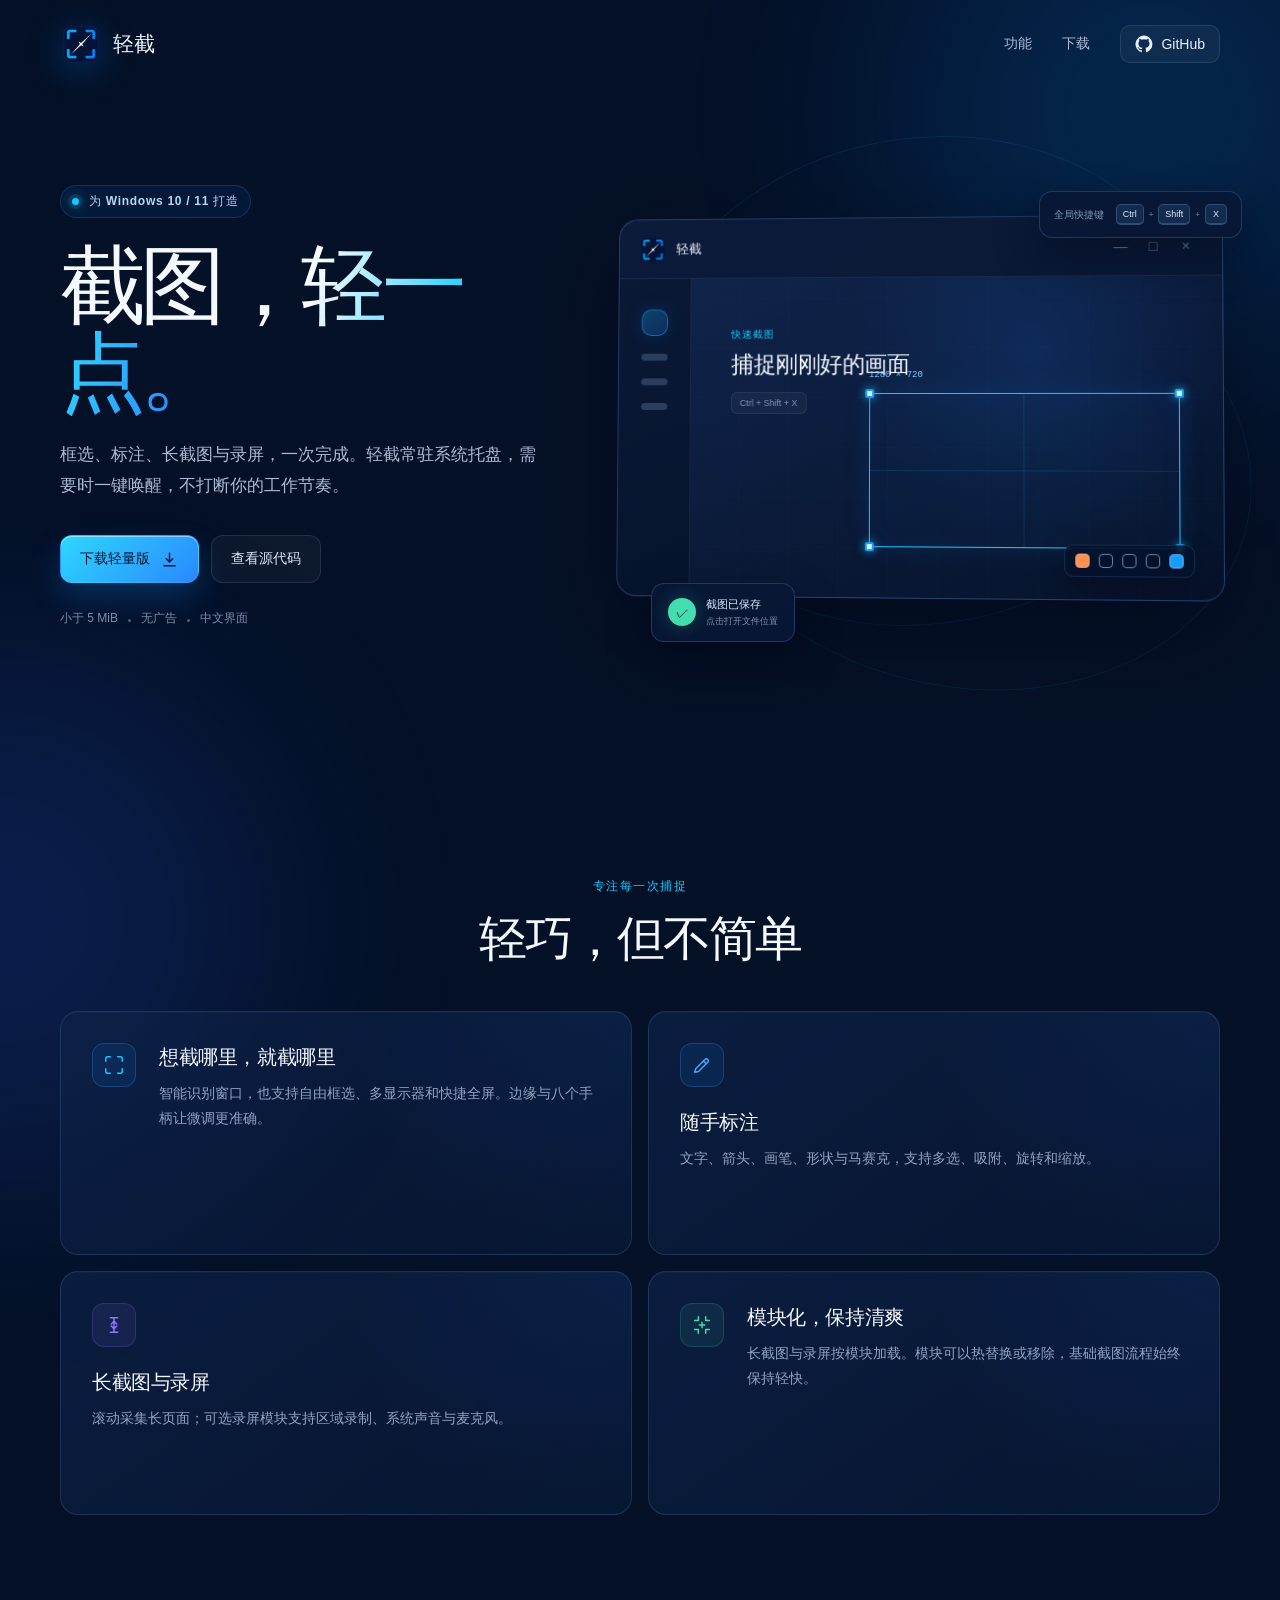
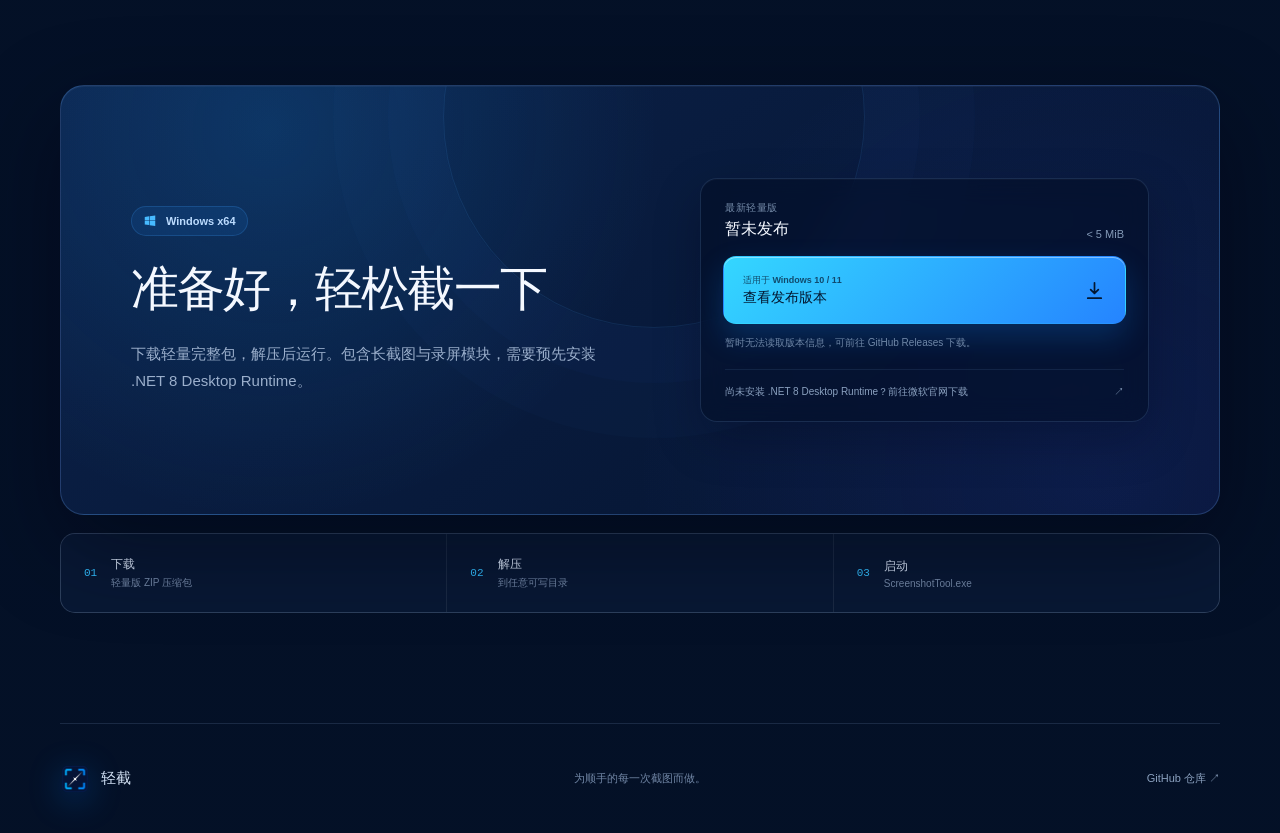
==== site/index.html @ a8aab065 "添加轻截 GitHub Pages 下载页" ====
<!DOCTYPE html>
<html lang="zh-CN">
  <head>
    <meta charset="utf-8">
    <meta name="viewport" content="width=device-width, initial-scale=1">
    <meta
      name="description"
      content="轻截是一款轻量、快速、可扩展的 Windows 截图工具，支持长截图、标注、贴图与可选录屏。"
    >
    <meta name="theme-color" content="#06142e">
    <meta property="og:title" content="轻截 · 轻量 Windows 截图工具">
    <meta
      property="og:description"
      content="框选、标注、长截图与录屏，一次完成。下载 Windows x64 轻量版。"
    >
    <meta property="og:type" content="website">
    <meta property="og:url" content="https://xdioez.github.io/CutCut/">
    <meta
      property="og:image"
      content="https://xdioez.github.io/CutCut/assets/lightshot-icon.png"
    >
    <link rel="icon" href="assets/lightshot-icon.png">
    <link rel="apple-touch-icon" href="assets/lightshot-icon.png">
    <link rel="stylesheet" href="styles.css">
    <script src="release.js" defer></script>
    <title>轻截 · 轻量 Windows 截图工具</title>
  </head>
  <body>
    <a class="skip-link" href="#main">跳到主要内容</a>

    <div class="page-glow page-glow--one" aria-hidden="true"></div>
    <div class="page-glow page-glow--two" aria-hidden="true"></div>

    <header class="site-header">
      <a class="brand" href="#top" aria-label="轻截首页">
        <img src="assets/lightshot-icon.png" width="42" height="42" alt="">
        <span>轻截</span>
      </a>
      <nav aria-label="主要导航">
        <a href="#features">功能</a>
        <a href="#download">下载</a>
        <a
          class="github-link"
          href="https://github.com/XDIOEZ/CutCut"
          target="_blank"
          rel="noopener noreferrer"
        >
          <svg viewBox="0 0 24 24" aria-hidden="true">
            <path
              fill="currentColor"
              d="M12 .8a11.4 11.4 0 0 0-3.6 22.2c.6.1.8-.3.8-.6v-2.2c-3.3.7-4-1.4-4-1.4-.5-1.4-1.3-1.8-1.3-1.8-1.1-.7.1-.7.1-.7 1.2.1 1.8 1.2 1.8 1.2 1.1 1.8 2.8 1.3 3.5 1 .1-.8.4-1.3.8-1.6-2.7-.3-5.5-1.3-5.5-5.7 0-1.3.5-2.3 1.2-3.1-.1-.3-.5-1.6.1-3.1 0 0 1-.3 3.2 1.2a11 11 0 0 1 5.8 0C17 4.8 18 5.1 18 5.1c.6 1.5.2 2.8.1 3.1.8.8 1.2 1.8 1.2 3.1 0 4.4-2.8 5.4-5.5 5.7.4.4.8 1.1.8 2.2v3.2c0 .3.2.7.8.6A11.4 11.4 0 0 0 12 .8Z"
            />
          </svg>
          <span>GitHub</span>
        </a>
      </nav>
    </header>

    <main id="main">
      <section class="hero" id="top">
        <div class="hero-copy">
          <div class="eyebrow">
            <span class="eyebrow-dot" aria-hidden="true"></span>
            为 Windows 10 / 11 打造
          </div>
          <h1>截图，<span>轻一点。</span></h1>
          <p class="hero-lead">
            框选、标注、长截图与录屏，一次完成。轻截常驻系统托盘，需要时一键唤醒，不打断你的工作节奏。
          </p>
          <div class="hero-actions">
            <a class="button button--primary" href="#download">
              下载轻量版
              <svg viewBox="0 0 24 24" aria-hidden="true">
                <path d="M12 4v11m0 0 4-4m-4 4-4-4M5 20h14" />
              </svg>
            </a>
            <a
              class="button button--ghost"
              href="https://github.com/XDIOEZ/CutCut"
              target="_blank"
              rel="noopener noreferrer"
            >查看源代码</a>
          </div>
          <ul class="hero-notes" aria-label="软件特点">
            <li>小于 5 MiB</li>
            <li>无广告</li>
            <li>中文界面</li>
          </ul>
        </div>

        <div class="product-visual" role="img" aria-label="轻截界面示意图">
          <div class="visual-orbit visual-orbit--one" aria-hidden="true"></div>
          <div class="visual-orbit visual-orbit--two" aria-hidden="true"></div>
          <div class="app-window">
            <div class="app-titlebar">
              <div class="app-brand">
                <img src="assets/lightshot-icon.png" width="30" height="30" alt="">
                <span>轻截</span>
              </div>
              <div class="window-controls" aria-hidden="true">
                <span>—</span><span>□</span><span>×</span>
              </div>
            </div>
            <div class="app-body">
              <aside class="app-sidebar" aria-hidden="true">
                <span class="side-pill side-pill--active"></span>
                <span class="side-pill"></span>
                <span class="side-pill"></span>
                <span class="side-pill"></span>
              </aside>
              <div class="capture-stage">
                <div class="stage-copy">
                  <span class="stage-kicker">快速截图</span>
                  <strong>捕捉刚刚好的画面</strong>
                  <small>Ctrl + Shift + X</small>
                </div>
                <div class="selection-frame" aria-hidden="true">
                  <i class="corner corner--tl"></i>
                  <i class="corner corner--tr"></i>
                  <i class="corner corner--bl"></i>
                  <i class="corner corner--br"></i>
                  <span class="selection-size">1280 × 720</span>
                </div>
                <div class="tool-dock" aria-hidden="true">
                  <span class="tool tool--hot"></span>
                  <span class="tool"></span>
                  <span class="tool"></span>
                  <span class="tool"></span>
                  <span class="tool tool--blue"></span>
                </div>
              </div>
            </div>
          </div>
          <div class="floating-card floating-card--hotkey">
            <span>全局快捷键</span>
            <kbd>Ctrl</kbd><b>+</b><kbd>Shift</kbd><b>+</b><kbd>X</kbd>
          </div>
          <div class="floating-card floating-card--saved">
            <span class="saved-check">✓</span>
            <div><strong>截图已保存</strong><small>点击打开文件位置</small></div>
          </div>
        </div>
      </section>

      <section class="feature-section" id="features">
        <div class="section-heading">
          <p>专注每一次捕捉</p>
          <h2>轻巧，但不简单</h2>
        </div>
        <div class="feature-grid">
          <article class="feature-card feature-card--wide">
            <div class="feature-icon feature-icon--cyan" aria-hidden="true">
              <svg viewBox="0 0 24 24">
                <path d="M8 3H5a2 2 0 0 0-2 2v3m13-5h3a2 2 0 0 1 2 2v3M8 21H5a2 2 0 0 1-2-2v-3m13 5h3a2 2 0 0 0 2-2v-3" />
              </svg>
            </div>
            <div>
              <h3>想截哪里，就截哪里</h3>
              <p>智能识别窗口，也支持自由框选、多显示器和快捷全屏。边缘与八个手柄让微调更准确。</p>
            </div>
          </article>
          <article class="feature-card">
            <div class="feature-icon feature-icon--blue" aria-hidden="true">
              <svg viewBox="0 0 24 24">
                <path d="m4 20 4.2-1 10-10a2 2 0 0 0-3-3l-10 10L4 20Zm9.5-12.5 3 3" />
              </svg>
            </div>
            <h3>随手标注</h3>
            <p>文字、箭头、画笔、形状与马赛克，支持多选、吸附、旋转和缩放。</p>
          </article>
          <article class="feature-card">
            <div class="feature-icon feature-icon--violet" aria-hidden="true">
              <svg viewBox="0 0 24 24">
                <path d="M8 4h8M8 20h8M12 4v16m0-4-3-3m3 3 3-3M12 8 9 11m3-3 3 3" />
              </svg>
            </div>
            <h3>长截图与录屏</h3>
            <p>滚动采集长页面；可选录屏模块支持区域录制、系统声音与麦克风。</p>
          </article>
          <article class="feature-card feature-card--wide">
            <div class="feature-icon feature-icon--green" aria-hidden="true">
              <svg viewBox="0 0 24 24">
                <path d="M8 3v4H4m12-4v4h4M8 21v-4H4m12 4v-4h4M9 12h6m-3-3v6" />
              </svg>
            </div>
            <div>
              <h3>模块化，保持清爽</h3>
              <p>长截图与录屏按模块加载。模块可以热替换或移除，基础截图流程始终保持轻快。</p>
            </div>
          </article>
        </div>
      </section>

      <section class="download-section" id="download">
        <div class="download-card">
          <div class="download-copy">
            <div class="platform-badge">
              <svg viewBox="0 0 24 24" aria-hidden="true">
                <path fill="currentColor" d="M3 5.2 10.4 4v7H3V5.2Zm8.4-1.4L21 2.4V11h-9.6V3.8ZM3 12h7.4v7L3 17.8V12Zm8.4 0H21v8.6l-9.6-1.4V12Z" />
              </svg>
              Windows x64
            </div>
            <h2>准备好，轻松截一下</h2>
            <p>下载轻量完整包，解压后运行。包含长截图与录屏模块，需要预先安装 .NET 8 Desktop Runtime。</p>
          </div>

          <div class="release-panel" aria-live="polite">
            <div class="release-row">
              <div>
                <span class="release-label">最新轻量版</span>
                <strong id="release-version">正在获取版本…</strong>
              </div>
              <span class="release-size" id="release-size">&lt; 5 MiB</span>
            </div>
            <a
              class="button button--download"
              id="download-button"
              href="https://github.com/XDIOEZ/CutCut/releases"
              target="_blank"
              rel="noopener noreferrer"
            >
              <span>
                <small>适用于 Windows 10 / 11</small>
                <strong id="download-label">查看发布版本</strong>
              </span>
              <svg viewBox="0 0 24 24" aria-hidden="true">
                <path d="M12 4v11m0 0 4-4m-4 4-4-4M5 20h14" />
              </svg>
            </a>
            <p class="release-status" id="release-status">正在连接 GitHub Releases…</p>
            <a
              class="runtime-link"
              href="https://dotnet.microsoft.com/download/dotnet/8.0"
              target="_blank"
              rel="noopener noreferrer"
            >
              尚未安装 .NET 8 Desktop Runtime？前往微软官网下载
              <span aria-hidden="true">↗</span>
            </a>
          </div>
        </div>

        <ol class="install-steps" aria-label="安装步骤">
          <li><span>01</span><p><strong>下载</strong>轻量版 ZIP 压缩包</p></li>
          <li><span>02</span><p><strong>解压</strong>到任意可写目录</p></li>
          <li><span>03</span><p><strong>启动</strong>ScreenshotTool.exe</p></li>
        </ol>
      </section>
    </main>

    <footer>
      <div class="footer-brand">
        <img src="assets/lightshot-icon.png" width="30" height="30" alt="">
        <span>轻截</span>
      </div>
      <p>为顺手的每一次截图而做。</p>
      <a href="https://github.com/XDIOEZ/CutCut" target="_blank" rel="noopener noreferrer">
        GitHub 仓库 <span aria-hidden="true">↗</span>
      </a>
    </footer>
  </body>
</html>
---- site/styles.css ----
:root {
  color-scheme: dark;
  --bg: #041027;
  --bg-deep: #020817;
  --surface: rgba(12, 29, 62, 0.7);
  --surface-strong: #0a1b3c;
  --line: rgba(151, 184, 236, 0.15);
  --text: #f4f8ff;
  --muted: #aabbd5;
  --cyan: #16c8ff;
  --blue: #1683ff;
  --violet: #8f76ff;
  --green: #44ddb0;
  --shadow: 0 30px 90px rgba(0, 5, 18, 0.48);
  font-family: "Segoe UI Variable", "Segoe UI", "Microsoft YaHei UI", sans-serif;
  font-synthesis: none;
}

* {
  box-sizing: border-box;
}

html {
  scroll-behavior: smooth;
}

body {
  min-width: 320px;
  margin: 0;
  overflow-x: hidden;
  color: var(--text);
  background:
    linear-gradient(rgba(4, 16, 39, 0.97), rgba(4, 16, 39, 0.97)),
    repeating-linear-gradient(90deg, transparent 0 63px, rgba(81, 123, 190, 0.06) 64px),
    repeating-linear-gradient(0deg, transparent 0 63px, rgba(81, 123, 190, 0.06) 64px),
    var(--bg);
  -webkit-font-smoothing: antialiased;
}

a {
  color: inherit;
}

button,
a {
  -webkit-tap-highlight-color: transparent;
}

.skip-link {
  position: fixed;
  top: 8px;
  left: 8px;
  z-index: 100;
  padding: 10px 14px;
  color: #03112a;
  background: #fff;
  border-radius: 8px;
  transform: translateY(-150%);
}

.skip-link:focus {
  transform: translateY(0);
}

.page-glow {
  position: fixed;
  z-index: -1;
  width: 520px;
  height: 520px;
  border-radius: 50%;
  filter: blur(110px);
  pointer-events: none;
  opacity: 0.17;
}

.page-glow--one {
  top: -150px;
  right: -130px;
  background: #078cff;
}

.page-glow--two {
  top: 660px;
  left: -260px;
  background: #2c61ff;
}

.site-header {
  position: relative;
  z-index: 10;
  display: flex;
  align-items: center;
  justify-content: space-between;
  width: min(1160px, calc(100% - 48px));
  min-height: 88px;
  margin: 0 auto;
}

.brand,
.footer-brand {
  display: inline-flex;
  gap: 11px;
  align-items: center;
  font-size: 21px;
  font-weight: 720;
  text-decoration: none;
  letter-spacing: 0.02em;
}

.brand img,
.footer-brand img {
  border-radius: 10px;
  filter: drop-shadow(0 7px 16px rgba(0, 127, 255, 0.3));
}

nav {
  display: flex;
  gap: 30px;
  align-items: center;
}

nav > a {
  color: var(--muted);
  font-size: 14px;
  text-decoration: none;
  transition: color 160ms ease;
}

nav > a:hover {
  color: #fff;
}

.github-link {
  display: inline-flex;
  gap: 8px;
  align-items: center;
  padding: 9px 14px;
  color: #eaf2ff;
  background: rgba(255, 255, 255, 0.045);
  border: 1px solid var(--line);
  border-radius: 10px;
}

.github-link svg {
  width: 18px;
  height: 18px;
}

main,
footer {
  width: min(1160px, calc(100% - 48px));
  margin-right: auto;
  margin-left: auto;
}

.hero {
  display: grid;
  grid-template-columns: 0.88fr 1.12fr;
  gap: clamp(48px, 6vw, 88px);
  align-items: center;
  min-height: 670px;
  padding: 66px 0 100px;
}

.eyebrow {
  display: inline-flex;
  gap: 10px;
  align-items: center;
  padding: 7px 11px;
  color: #b8d6f8;
  font-size: 12px;
  font-weight: 650;
  letter-spacing: 0.06em;
  background: rgba(18, 103, 213, 0.1);
  border: 1px solid rgba(52, 147, 255, 0.22);
  border-radius: 99px;
}

.eyebrow-dot {
  width: 7px;
  height: 7px;
  background: var(--cyan);
  border-radius: 50%;
  box-shadow: 0 0 0 4px rgba(22, 200, 255, 0.12), 0 0 14px rgba(22, 200, 255, 0.8);
}

h1 {
  margin: 24px 0 22px;
  font-size: clamp(58px, 6.7vw, 88px);
  font-weight: 760;
  line-height: 1.02;
  letter-spacing: -0.065em;
}

h1 span {
  color: transparent;
  background: linear-gradient(108deg, #f8fbff 8%, #32d4ff 48%, #2582ff 92%);
  background-clip: text;
  -webkit-background-clip: text;
}

.hero-lead {
  max-width: 540px;
  margin: 0;
  color: var(--muted);
  font-size: 17px;
  line-height: 1.85;
}

.hero-actions {
  display: flex;
  gap: 12px;
  margin-top: 34px;
}

.button {
  display: inline-flex;
  gap: 10px;
  align-items: center;
  justify-content: center;
  min-height: 48px;
  padding: 0 19px;
  font-size: 14px;
  font-weight: 680;
  text-decoration: none;
  border: 1px solid transparent;
  border-radius: 12px;
  transition: transform 160ms ease, border-color 160ms ease, background 160ms ease, box-shadow 160ms ease;
}

.button:hover {
  transform: translateY(-2px);
}

.button:focus-visible,
nav a:focus-visible,
footer a:focus-visible,
.runtime-link:focus-visible {
  outline: 3px solid rgba(68, 203, 255, 0.5);
  outline-offset: 3px;
}

.button svg {
  width: 19px;
  height: 19px;
  fill: none;
  stroke: currentColor;
  stroke-width: 1.8;
  stroke-linecap: round;
  stroke-linejoin: round;
}

.button--primary {
  color: #031631;
  background: linear-gradient(135deg, #2ed7ff, #2a88ff);
  box-shadow: 0 14px 30px rgba(14, 136, 255, 0.24), inset 0 1px rgba(255, 255, 255, 0.45);
}

.button--primary:hover {
  box-shadow: 0 18px 38px rgba(14, 136, 255, 0.34), inset 0 1px rgba(255, 255, 255, 0.45);
}

.button--ghost {
  color: #dce8f9;
  background: rgba(255, 255, 255, 0.035);
  border-color: var(--line);
}

.button--ghost:hover {
  background: rgba(255, 255, 255, 0.07);
  border-color: rgba(151, 184, 236, 0.28);
}

.hero-notes {
  display: flex;
  gap: 23px;
  margin-top: 27px;
  margin-bottom: 0;
  padding: 0;
  color: #788ca9;
  font-size: 12px;
  list-style: none;
}

.hero-notes li {
  position: relative;
}

.hero-notes li:not(:first-child)::before {
  position: absolute;
  top: 50%;
  left: -13px;
  width: 3px;
  height: 3px;
  content: "";
  background: #49617e;
  border-radius: 50%;
}

.product-visual {
  position: relative;
  width: 100%;
  min-height: 460px;
  perspective: 1100px;
}

.visual-orbit {
  position: absolute;
  border: 1px solid rgba(43, 149, 255, 0.12);
  border-radius: 50%;
}

.visual-orbit--one {
  inset: -38px 5px 12px 20px;
  transform: rotate(-11deg);
}

.visual-orbit--two {
  inset: 55px -35px -50px 55px;
  border-color: rgba(22, 200, 255, 0.09);
  transform: rotate(14deg);
}

.app-window {
  position: absolute;
  top: 40px;
  right: 0;
  left: 0;
  min-height: 380px;
  overflow: hidden;
  background: linear-gradient(155deg, rgba(17, 39, 80, 0.97), rgba(5, 17, 41, 0.98));
  border: 1px solid rgba(117, 173, 255, 0.24);
  border-radius: 20px;
  box-shadow: var(--shadow), inset 0 1px rgba(255, 255, 255, 0.055);
  transform: rotateY(-3deg) rotateX(1.5deg);
}

.app-titlebar {
  display: flex;
  align-items: center;
  justify-content: space-between;
  height: 60px;
  padding: 0 19px;
  background: rgba(9, 24, 52, 0.82);
  border-bottom: 1px solid rgba(139, 176, 229, 0.11);
}

.app-brand {
  display: flex;
  gap: 9px;
  align-items: center;
  font-size: 13px;
  font-weight: 650;
}

.app-brand img {
  border-radius: 8px;
}

.window-controls {
  display: flex;
  align-items: center;
  color: #69809f;
  font-family: Arial, sans-serif;
  font-size: 14px;
}

.window-controls span {
  display: grid;
  width: 32px;
  height: 30px;
  place-items: center;
}

.app-body {
  display: grid;
  grid-template-columns: 74px 1fr;
  min-height: 320px;
}

.app-sidebar {
  display: flex;
  flex-direction: column;
  gap: 18px;
  align-items: center;
  padding-top: 31px;
  background: rgba(4, 15, 36, 0.56);
  border-right: 1px solid rgba(139, 176, 229, 0.1);
}

.side-pill {
  width: 27px;
  height: 7px;
  background: #2b3e5e;
  border-radius: 10px;
}

.side-pill--active {
  height: 27px;
  background: linear-gradient(135deg, rgba(23, 199, 255, 0.25), rgba(26, 118, 255, 0.22));
  border: 1px solid rgba(42, 177, 255, 0.4);
  box-shadow: 0 0 18px rgba(21, 149, 255, 0.15);
}

.capture-stage {
  position: relative;
  min-height: 320px;
  overflow: hidden;
  background:
    radial-gradient(circle at 65% 25%, rgba(24, 102, 205, 0.19), transparent 45%),
    repeating-linear-gradient(90deg, transparent 0 49px, rgba(75, 111, 167, 0.05) 50px),
    repeating-linear-gradient(0deg, transparent 0 49px, rgba(75, 111, 167, 0.05) 50px);
}

.stage-copy {
  position: absolute;
  top: 50px;
  left: 41px;
  display: flex;
  flex-direction: column;
  align-items: flex-start;
}

.stage-kicker {
  color: var(--cyan);
  font-size: 10px;
  font-weight: 700;
  letter-spacing: 0.1em;
}

.stage-copy strong {
  margin-top: 8px;
  font-size: clamp(16px, 2vw, 23px);
  letter-spacing: -0.02em;
}

.stage-copy small {
  margin-top: 12px;
  padding: 5px 8px;
  color: #7f96b7;
  font-size: 9px;
  background: rgba(255, 255, 255, 0.04);
  border: 1px solid rgba(255, 255, 255, 0.07);
  border-radius: 6px;
}

.selection-frame {
  position: absolute;
  right: 42px;
  bottom: 50px;
  width: 58%;
  height: 154px;
  background: rgba(17, 80, 155, 0.06);
  border: 1px solid #22bfff;
  box-shadow: 0 0 24px rgba(10, 158, 255, 0.12), inset 0 0 24px rgba(12, 104, 209, 0.05);
}

.selection-frame::before,
.selection-frame::after {
  position: absolute;
  content: "";
  background: rgba(31, 181, 255, 0.14);
}

.selection-frame::before {
  top: 50%;
  left: 0;
  width: 100%;
  height: 1px;
}

.selection-frame::after {
  top: 0;
  left: 50%;
  width: 1px;
  height: 100%;
}

.corner {
  position: absolute;
  width: 9px;
  height: 9px;
  background: #d8f6ff;
  border: 2px solid #149dff;
  border-radius: 2px;
  box-shadow: 0 0 10px rgba(39, 193, 255, 0.75);
}

.corner--tl { top: -5px; left: -5px; }
.corner--tr { top: -5px; right: -5px; }
.corner--bl { bottom: -5px; left: -5px; }
.corner--br { right: -5px; bottom: -5px; }

.selection-size {
  position: absolute;
  top: -24px;
  left: -1px;
  color: #7ecfff;
  font-family: Consolas, monospace;
  font-size: 9px;
}

.tool-dock {
  position: absolute;
  right: 28px;
  bottom: 22px;
  display: flex;
  gap: 9px;
  align-items: center;
  padding: 8px 10px;
  background: rgba(5, 18, 43, 0.92);
  border: 1px solid rgba(128, 175, 236, 0.15);
  border-radius: 9px;
  box-shadow: 0 10px 24px rgba(0, 5, 18, 0.35);
}

.tool {
  width: 14px;
  height: 14px;
  border: 1px solid #6782a6;
  border-radius: 4px;
}

.tool--hot {
  background: #ff9053;
  border-color: #ffad7e;
}

.tool--blue {
  background: #199bff;
  border-color: #55bdff;
}

.floating-card {
  position: absolute;
  z-index: 3;
  display: flex;
  align-items: center;
  color: #ddecff;
  background: rgba(8, 24, 54, 0.94);
  border: 1px solid rgba(122, 179, 255, 0.21);
  border-radius: 13px;
  box-shadow: 0 18px 44px rgba(0, 5, 18, 0.4);
  backdrop-filter: blur(16px);
}

.floating-card--hotkey {
  top: 15px;
  right: -22px;
  gap: 5px;
  padding: 12px 14px;
  font-size: 10px;
}

.floating-card--hotkey > span {
  margin-right: 7px;
  color: #8196b5;
}

kbd {
  min-width: 22px;
  padding: 4px 6px;
  color: #ddecff;
  font-family: inherit;
  font-size: 9px;
  text-align: center;
  background: #142b50;
  border: 1px solid #314d74;
  border-bottom-width: 2px;
  border-radius: 5px;
}

.floating-card--hotkey b {
  color: #526987;
  font-size: 8px;
}

.floating-card--saved {
  bottom: -6px;
  left: 38px;
  gap: 10px;
  padding: 13px 16px;
}

.saved-check {
  display: grid;
  width: 28px;
  height: 28px;
  color: #02251e;
  font-size: 13px;
  font-weight: 800;
  background: var(--green);
  border-radius: 50%;
  place-items: center;
  box-shadow: 0 0 18px rgba(68, 221, 176, 0.25);
}

.floating-card--saved div {
  display: flex;
  flex-direction: column;
  gap: 3px;
}

.floating-card--saved strong {
  font-size: 11px;
}

.floating-card--saved small {
  color: #7f93b1;
  font-size: 9px;
}

.feature-section {
  padding: 120px 0 95px;
}

.section-heading {
  margin-bottom: 40px;
  text-align: center;
}

.section-heading p {
  margin: 0 0 12px;
  color: var(--cyan);
  font-size: 12px;
  font-weight: 700;
  letter-spacing: 0.13em;
}

.section-heading h2,
.download-copy h2 {
  margin: 0;
  font-size: clamp(34px, 4vw, 48px);
  letter-spacing: -0.04em;
}

.feature-grid {
  display: grid;
  grid-template-columns: repeat(2, 1fr);
  gap: 16px;
}

.feature-card {
  min-height: 244px;
  padding: 31px;
  background:
    radial-gradient(circle at 100% 0, rgba(39, 112, 225, 0.09), transparent 46%),
    linear-gradient(145deg, rgba(14, 34, 72, 0.72), rgba(8, 24, 53, 0.68));
  border: 1px solid var(--line);
  border-radius: 18px;
  box-shadow: inset 0 1px rgba(255, 255, 255, 0.025);
  transition: transform 180ms ease, border-color 180ms ease, background 180ms ease;
}

.feature-card:hover {
  background:
    radial-gradient(circle at 100% 0, rgba(39, 112, 225, 0.14), transparent 48%),
    linear-gradient(145deg, rgba(16, 39, 82, 0.8), rgba(8, 24, 53, 0.75));
  border-color: rgba(122, 174, 244, 0.26);
  transform: translateY(-3px);
}

.feature-card--wide {
  display: grid;
  grid-template-columns: auto 1fr;
  gap: 23px;
  align-items: start;
  min-height: 176px;
}

.feature-icon {
  display: grid;
  width: 44px;
  height: 44px;
  background: rgba(17, 141, 255, 0.1);
  border: 1px solid rgba(65, 167, 255, 0.23);
  border-radius: 12px;
  place-items: center;
}

.feature-icon svg {
  width: 22px;
  height: 22px;
  fill: none;
  stroke: currentColor;
  stroke-width: 1.6;
  stroke-linecap: round;
  stroke-linejoin: round;
}

.feature-icon--cyan { color: var(--cyan); }
.feature-icon--blue { color: #4aa5ff; }
.feature-icon--violet { color: var(--violet); background: rgba(143, 118, 255, 0.09); border-color: rgba(143, 118, 255, 0.2); }
.feature-icon--green { color: var(--green); background: rgba(68, 221, 176, 0.08); border-color: rgba(68, 221, 176, 0.18); }

.feature-card h3 {
  margin: 22px 0 10px;
  font-size: 20px;
  letter-spacing: -0.02em;
}

.feature-card--wide h3 {
  margin-top: 1px;
}

.feature-card p {
  max-width: 500px;
  margin: 0;
  color: #90a4c2;
  font-size: 14px;
  line-height: 1.75;
}

.download-section {
  padding: 75px 0 110px;
  scroll-margin-top: 20px;
}

.download-card {
  position: relative;
  display: grid;
  grid-template-columns: 1fr 0.9fr;
  gap: 70px;
  align-items: center;
  min-height: 430px;
  padding: clamp(36px, 6vw, 70px);
  overflow: hidden;
  background:
    radial-gradient(circle at 18% 10%, rgba(27, 163, 255, 0.17), transparent 38%),
    radial-gradient(circle at 90% 90%, rgba(65, 83, 255, 0.12), transparent 42%),
    linear-gradient(145deg, rgba(12, 35, 76, 0.96), rgba(5, 20, 47, 0.97));
  border: 1px solid rgba(118, 176, 255, 0.23);
  border-radius: 24px;
  box-shadow: var(--shadow), inset 0 1px rgba(255, 255, 255, 0.045);
}

.download-card::before {
  position: absolute;
  top: -180px;
  left: 33%;
  width: 420px;
  height: 420px;
  content: "";
  border: 1px solid rgba(75, 160, 255, 0.12);
  border-radius: 50%;
  box-shadow: 0 0 0 55px rgba(58, 134, 255, 0.025), 0 0 0 110px rgba(58, 134, 255, 0.018);
}

.download-copy,
.release-panel {
  position: relative;
  z-index: 1;
}

.platform-badge {
  display: inline-flex;
  gap: 9px;
  align-items: center;
  margin-bottom: 21px;
  padding: 7px 11px;
  color: #bcdcff;
  font-size: 11px;
  font-weight: 650;
  background: rgba(31, 135, 255, 0.1);
  border: 1px solid rgba(66, 164, 255, 0.2);
  border-radius: 99px;
}

.platform-badge svg {
  width: 14px;
  height: 14px;
  color: #47baff;
}

.download-copy h2 {
  max-width: 440px;
}

.download-copy p {
  max-width: 470px;
  margin: 19px 0 0;
  color: #9bafcc;
  font-size: 15px;
  line-height: 1.8;
}

.release-panel {
  padding: 22px;
  background: rgba(3, 14, 36, 0.56);
  border: 1px solid rgba(134, 180, 241, 0.16);
  border-radius: 17px;
  box-shadow: 0 18px 46px rgba(0, 7, 25, 0.28), inset 0 1px rgba(255, 255, 255, 0.025);
  backdrop-filter: blur(12px);
}

.release-row {
  display: flex;
  align-items: end;
  justify-content: space-between;
  margin: 0 2px 16px;
}

.release-row > div {
  display: flex;
  flex-direction: column;
  gap: 4px;
}

.release-label {
  color: #758ba9;
  font-size: 10px;
  font-weight: 650;
  letter-spacing: 0.06em;
}

.release-row strong {
  font-size: 16px;
}

.release-size {
  color: #8399b7;
  font-size: 11px;
}

.button--download {
  justify-content: space-between;
  width: 100%;
  min-height: 68px;
  padding: 0 19px;
  color: #031730;
  text-align: left;
  background: linear-gradient(135deg, #34d7ff, #2584ff);
  border-radius: 13px;
  box-shadow: 0 13px 30px rgba(15, 135, 255, 0.22), inset 0 1px rgba(255, 255, 255, 0.4);
}

.button--download > span {
  display: flex;
  flex-direction: column;
  gap: 2px;
}

.button--download small {
  font-size: 9px;
  font-weight: 600;
  opacity: 0.7;
}

.button--download strong {
  font-size: 14px;
}

.button--download svg {
  width: 23px;
  height: 23px;
}

.release-status {
  min-height: 18px;
  margin: 12px 2px 0;
  color: #6f87a7;
  font-size: 10px;
}

.release-status[data-state="ready"]::before {
  display: inline-block;
  width: 6px;
  height: 6px;
  margin-right: 6px;
  content: "";
  background: var(--green);
  border-radius: 50%;
  box-shadow: 0 0 8px rgba(68, 221, 176, 0.7);
}

.runtime-link {
  display: flex;
  gap: 6px;
  justify-content: space-between;
  margin: 15px 2px 0;
  padding-top: 14px;
  color: #8aa0bf;
  font-size: 10px;
  line-height: 1.5;
  text-decoration: none;
  border-top: 1px solid rgba(123, 168, 227, 0.11);
}

.runtime-link:hover {
  color: #bad2ef;
}

.install-steps {
  display: grid;
  grid-template-columns: repeat(3, 1fr);
  gap: 1px;
  margin-top: 18px;
  margin-bottom: 0;
  padding: 0;
  overflow: hidden;
  background: var(--line);
  border: 1px solid var(--line);
  border-radius: 15px;
  list-style: none;
}

.install-steps > li {
  display: flex;
  gap: 14px;
  align-items: center;
  min-height: 78px;
  padding: 17px 23px;
  background: rgba(7, 23, 51, 0.9);
}

.install-steps span {
  color: #32bfff;
  font-family: Consolas, monospace;
  font-size: 11px;
}

.install-steps p {
  display: flex;
  flex-direction: column;
  gap: 3px;
  margin: 0;
  color: #7388a7;
  font-size: 10px;
}

.install-steps strong {
  color: #d8e6f8;
  font-size: 12px;
}

footer {
  display: grid;
  grid-template-columns: 1fr auto 1fr;
  align-items: center;
  min-height: 110px;
  padding: 26px 0;
  color: #7186a5;
  font-size: 11px;
  border-top: 1px solid var(--line);
}

.footer-brand {
  color: #d9e7f9;
  font-size: 15px;
}

footer p {
  margin: 0;
}

footer > a {
  justify-self: end;
  color: #8ba1bf;
  text-decoration: none;
}

footer > a:hover {
  color: #fff;
}

@media (max-width: 960px) {
  .hero {
    grid-template-columns: 1fr;
    padding-top: 55px;
  }

  .hero-copy {
    max-width: 680px;
    text-align: center;
    justify-self: center;
  }

  .eyebrow,
  .hero-actions,
  .hero-notes {
    justify-content: center;
  }

  .product-visual {
    width: min(680px, 100%);
    margin: 0 auto;
  }

  .download-card {
    grid-template-columns: 1fr;
    gap: 40px;
  }
}

@media (max-width: 700px) {
  .site-header,
  main,
  footer {
    width: min(100% - 30px, 1160px);
  }

  .site-header {
    min-height: 74px;
  }

  nav {
    gap: 8px;
  }

  nav > a:not(.github-link) {
    display: none;
  }

  .github-link span {
    display: none;
  }

  .github-link {
    padding: 9px;
  }

  .hero {
    min-height: auto;
    padding: 45px 0 70px;
  }

  h1 {
    margin-top: 20px;
    font-size: clamp(50px, 16vw, 72px);
  }

  .hero-lead {
    font-size: 15px;
    line-height: 1.75;
  }

  .hero-actions {
    flex-direction: column;
  }

  .hero-actions .button {
    width: 100%;
  }

  .hero-notes {
    gap: 17px;
  }

  .hero-notes li:not(:first-child)::before {
    left: -10px;
  }

  .product-visual {
    min-height: 350px;
  }

  .app-window {
    top: 24px;
    min-height: 310px;
    border-radius: 15px;
    transform: none;
  }

  .app-body,
  .capture-stage {
    min-height: 250px;
  }

  .app-body {
    grid-template-columns: 48px 1fr;
  }

  .app-sidebar {
    gap: 14px;
    padding-top: 24px;
  }

  .side-pill {
    width: 20px;
  }

  .side-pill--active {
    height: 20px;
  }

  .stage-copy {
    top: 34px;
    left: 23px;
  }

  .selection-frame {
    right: 23px;
    bottom: 43px;
    width: 68%;
    height: 118px;
  }

  .floating-card--hotkey {
    top: -8px;
    right: 10px;
  }

  .floating-card--hotkey > span {
    display: none;
  }

  .floating-card--saved {
    bottom: -18px;
    left: 15px;
  }

  .feature-section {
    padding: 90px 0 65px;
  }

  .feature-grid {
    grid-template-columns: 1fr;
  }

  .feature-card,
  .feature-card--wide {
    display: block;
    min-height: 0;
    padding: 25px;
  }

  .feature-card--wide h3 {
    margin-top: 22px;
  }

  .download-section {
    padding: 60px 0 80px;
  }

  .download-card {
    gap: 34px;
    min-height: 0;
    padding: 30px 20px 20px;
    border-radius: 19px;
  }

  .download-copy {
    text-align: center;
  }

  .download-copy h2 {
    font-size: 34px;
  }

  .download-copy p {
    font-size: 14px;
  }

  .release-panel {
    padding: 17px;
  }

  .install-steps {
    grid-template-columns: 1fr;
  }

  footer {
    grid-template-columns: 1fr auto;
    gap: 12px;
  }

  footer p {
    display: none;
  }
}

@media (prefers-reduced-motion: reduce) {
  html {
    scroll-behavior: auto;
  }

  *,
  *::before,
  *::after {
    transition-duration: 0.01ms !important;
    animation-duration: 0.01ms !important;
    animation-iteration-count: 1 !important;
  }
}
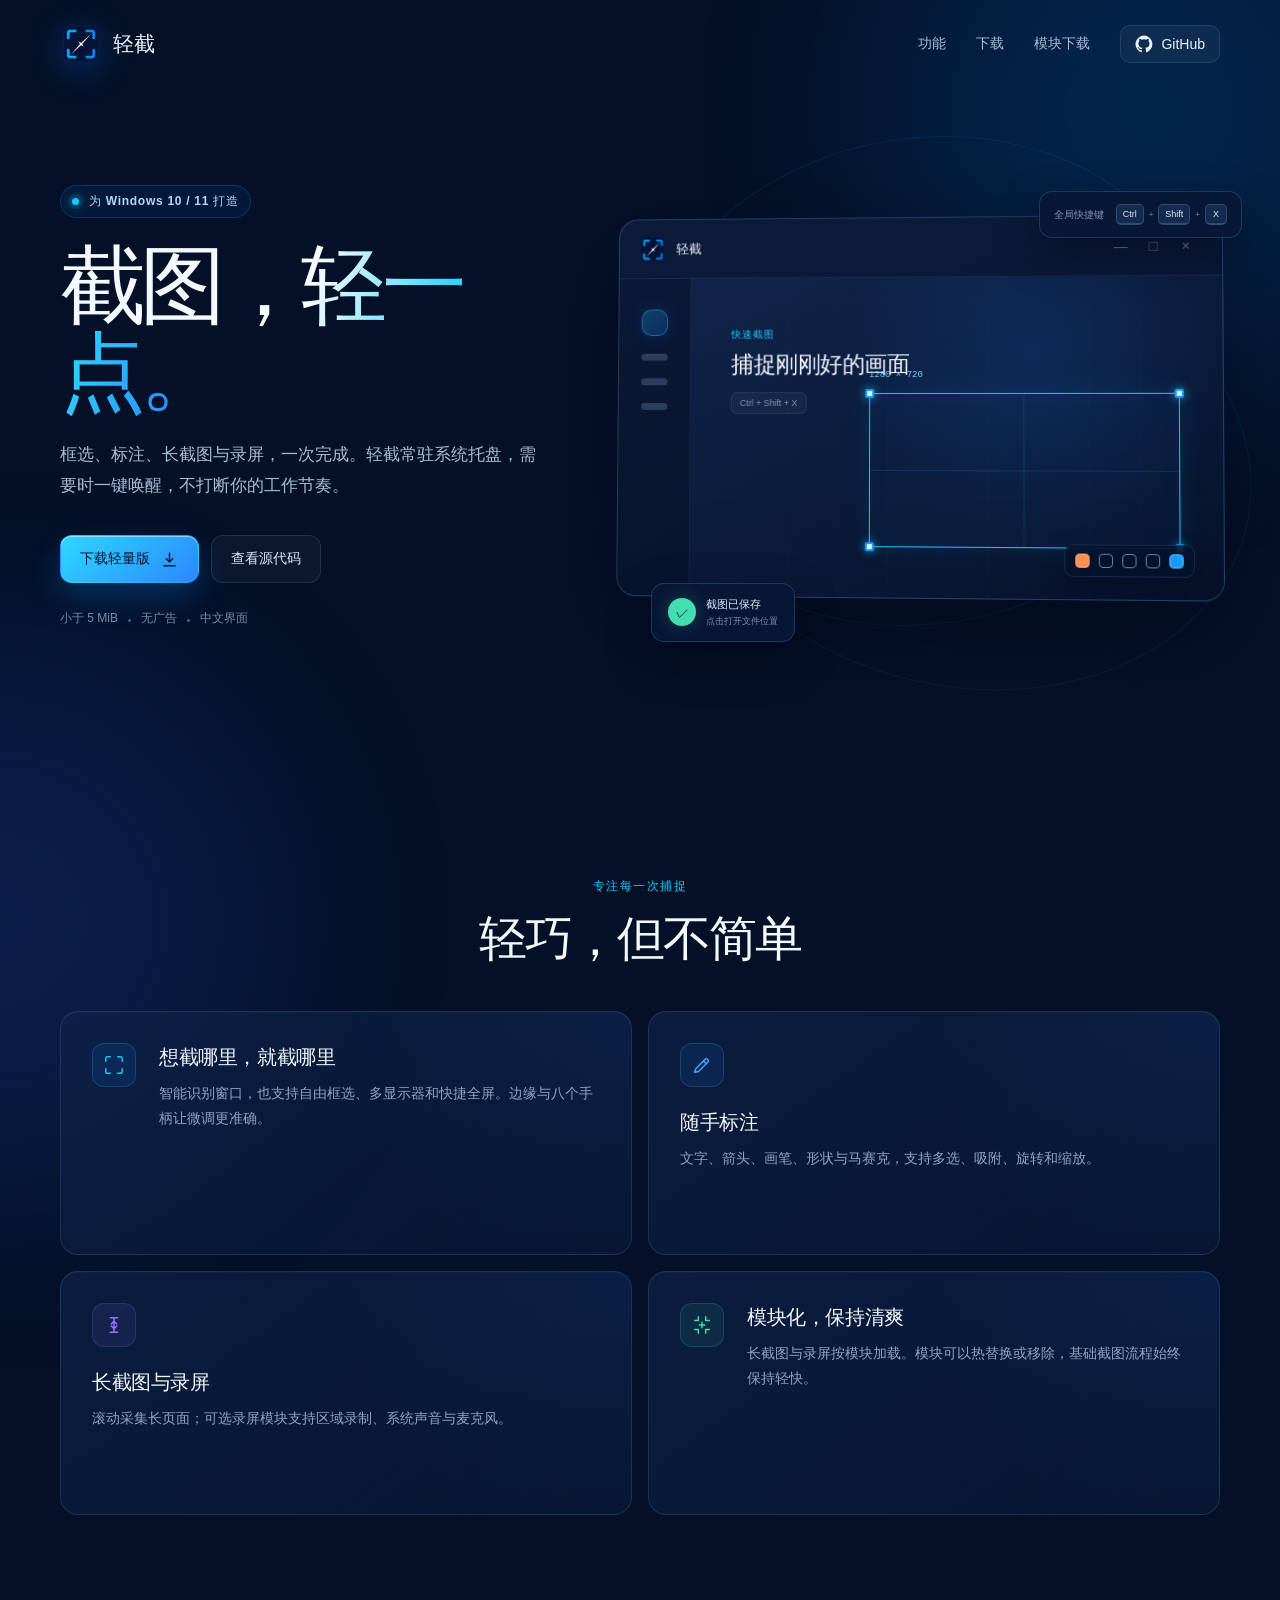
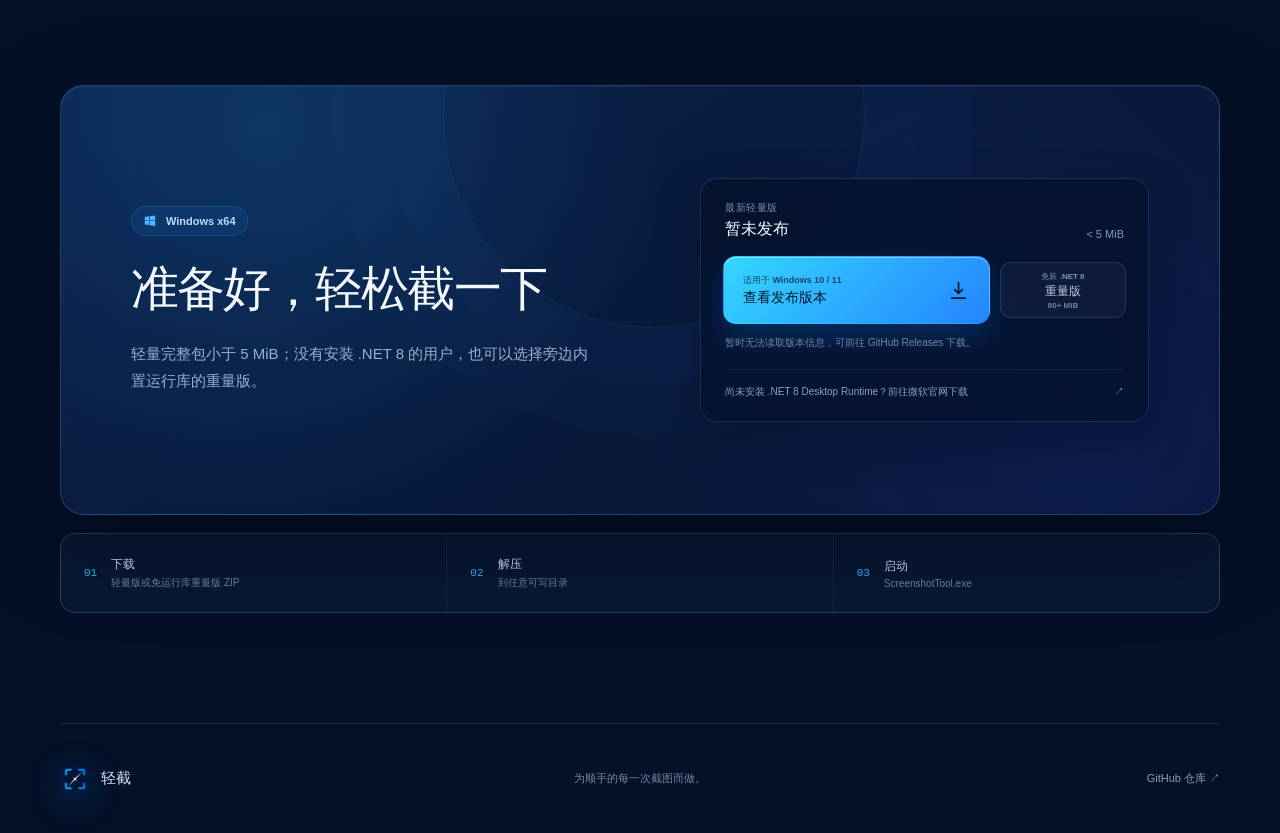
==== commit e016e07b: "新增插件管理、开机启动与发布页下载选项" ====
--- a/site/index.html
+++ b/site/index.html
@@ -39,6 +39,7 @@
       <nav aria-label="主要导航">
         <a href="#features">功能</a>
         <a href="#download">下载</a>
+        <a href="modules.html">模块下载</a>
         <a
           class="github-link"
           href="https://github.com/XDIOEZ/CutCut"
@@ -201,7 +202,7 @@
               Windows x64
             </div>
             <h2>准备好，轻松截一下</h2>
-            <p>下载轻量完整包，解压后运行。包含长截图与录屏模块，需要预先安装 .NET 8 Desktop Runtime。</p>
+            <p>轻量完整包小于 5 MiB；没有安装 .NET 8 的用户，也可以选择旁边内置运行库的重量版。</p>
           </div>
 
           <div class="release-panel" aria-live="polite">
@@ -212,21 +213,35 @@
               </div>
               <span class="release-size" id="release-size">&lt; 5 MiB</span>
             </div>
-            <a
-              class="button button--download"
-              id="download-button"
-              href="https://github.com/XDIOEZ/CutCut/releases"
-              target="_blank"
-              rel="noopener noreferrer"
-            >
-              <span>
-                <small>适用于 Windows 10 / 11</small>
-                <strong id="download-label">查看发布版本</strong>
-              </span>
-              <svg viewBox="0 0 24 24" aria-hidden="true">
-                <path d="M12 4v11m0 0 4-4m-4 4-4-4M5 20h14" />
-              </svg>
-            </a>
+            <div class="download-actions">
+              <a
+                class="button button--download"
+                id="download-button"
+                href="https://github.com/XDIOEZ/CutCut/releases"
+                target="_blank"
+                rel="noopener noreferrer"
+              >
+                <span>
+                  <small>适用于 Windows 10 / 11</small>
+                  <strong id="download-label">查看发布版本</strong>
+                </span>
+                <svg viewBox="0 0 24 24" aria-hidden="true">
+                  <path d="M12 4v11m0 0 4-4m-4 4-4-4M5 20h14" />
+                </svg>
+              </a>
+              <a
+                class="button button--portable"
+                id="portable-download-button"
+                href="https://github.com/XDIOEZ/CutCut/releases"
+                target="_blank"
+                rel="noopener noreferrer"
+                title="内置 .NET 8 Desktop Runtime，无需另外安装"
+              >
+                <small>免装 .NET 8</small>
+                <strong id="portable-download-label">重量版</strong>
+                <span id="portable-download-size">80+ MiB</span>
+              </a>
+            </div>
             <p class="release-status" id="release-status">正在连接 GitHub Releases…</p>
             <a
               class="runtime-link"
@@ -241,7 +256,7 @@
         </div>
 
         <ol class="install-steps" aria-label="安装步骤">
-          <li><span>01</span><p><strong>下载</strong>轻量版 ZIP 压缩包</p></li>
+          <li><span>01</span><p><strong>下载</strong>轻量版或免运行库重量版 ZIP</p></li>
           <li><span>02</span><p><strong>解压</strong>到任意可写目录</p></li>
           <li><span>03</span><p><strong>启动</strong>ScreenshotTool.exe</p></li>
         </ol>
--- a/site/styles.css
+++ b/site/styles.css
@@ -834,6 +834,13 @@
   box-shadow: 0 13px 30px rgba(15, 135, 255, 0.22), inset 0 1px rgba(255, 255, 255, 0.4);
 }
 
+.download-actions {
+  display: grid;
+  grid-template-columns: minmax(0, 1fr) 126px;
+  gap: 10px;
+  align-items: center;
+}
+
 .button--download > span {
   display: flex;
   flex-direction: column;
@@ -853,6 +860,41 @@
 .button--download svg {
   width: 23px;
   height: 23px;
+}
+
+.button--portable {
+  display: flex;
+  flex-direction: column;
+  gap: 1px;
+  min-height: 56px;
+  padding: 7px 10px;
+  color: #b9c9df;
+  background: rgba(255, 255, 255, 0.035);
+  border-color: rgba(151, 184, 236, 0.16);
+  border-radius: 11px;
+  box-shadow: none;
+}
+
+.button--portable:hover {
+  color: #eaf3ff;
+  background: rgba(255, 255, 255, 0.065);
+  border-color: rgba(151, 184, 236, 0.3);
+}
+
+.button--portable small {
+  color: #7f96b6;
+  font-size: 8px;
+  font-weight: 600;
+}
+
+.button--portable strong {
+  font-size: 12px;
+}
+
+.button--portable span {
+  color: #7187a7;
+  font-size: 8px;
+  font-weight: 600;
 }
 
 .release-status {
@@ -1155,6 +1197,15 @@
     padding: 17px;
   }
 
+  .download-actions {
+    grid-template-columns: minmax(0, 1fr) 112px;
+  }
+
+  .button--portable {
+    padding-right: 7px;
+    padding-left: 7px;
+  }
+
   .install-steps {
     grid-template-columns: 1fr;
   }
@@ -1182,3 +1233,242 @@
     animation-iteration-count: 1 !important;
   }
 }
+
+/* Module downloads page */
+.modules-main {
+  padding-bottom: 40px;
+}
+
+.modules-hero {
+  max-width: 850px;
+  padding: 92px 0 70px;
+}
+
+.modules-hero h1 {
+  max-width: 820px;
+  margin-bottom: 25px;
+  font-size: clamp(54px, 7vw, 84px);
+}
+
+.modules-hero > p {
+  max-width: 720px;
+  margin: 0;
+  color: var(--muted);
+  font-size: 17px;
+  line-height: 1.85;
+}
+
+.bundle-recommendation {
+  display: flex;
+  gap: 34px;
+  align-items: center;
+  justify-content: space-between;
+  padding: 34px 38px;
+  background:
+    radial-gradient(circle at 10% 30%, rgba(24, 197, 255, 0.13), transparent 44%),
+    linear-gradient(135deg, rgba(15, 53, 102, 0.94), rgba(8, 28, 65, 0.94));
+  border: 1px solid rgba(73, 178, 255, 0.25);
+  border-radius: 22px;
+  box-shadow: 0 22px 60px rgba(0, 6, 22, 0.3);
+}
+
+.recommendation-label {
+  color: var(--cyan);
+  font-size: 11px;
+  font-weight: 760;
+  letter-spacing: 0.09em;
+}
+
+.bundle-recommendation h2 {
+  margin: 8px 0 8px;
+  font-size: clamp(24px, 3vw, 34px);
+}
+
+.bundle-recommendation p {
+  margin: 0;
+  color: var(--muted);
+  line-height: 1.7;
+}
+
+.bundle-recommendation .button {
+  flex: 0 0 auto;
+}
+
+.module-catalog,
+.module-installation {
+  padding: 105px 0 20px;
+}
+
+.module-section-heading {
+  margin-bottom: 36px;
+  text-align: left;
+}
+
+.module-download-list {
+  display: grid;
+  gap: 18px;
+}
+
+.module-download-card {
+  display: grid;
+  grid-template-columns: 64px minmax(0, 1fr) auto;
+  gap: 24px;
+  align-items: center;
+  min-height: 164px;
+  padding: 28px 30px;
+  background: linear-gradient(145deg, rgba(12, 31, 66, 0.88), rgba(7, 23, 53, 0.9));
+  border: 1px solid var(--line);
+  border-radius: 18px;
+  box-shadow: 0 18px 45px rgba(0, 5, 18, 0.23);
+}
+
+.module-mark {
+  display: grid;
+  width: 64px;
+  height: 64px;
+  place-items: center;
+  font-size: 25px;
+  font-weight: 800;
+  border: 1px solid rgba(255, 255, 255, 0.14);
+  border-radius: 17px;
+}
+
+.module-mark--cyan {
+  color: #54ddff;
+  background: rgba(19, 187, 242, 0.1);
+  box-shadow: inset 0 0 28px rgba(19, 187, 242, 0.08);
+}
+
+.module-mark--violet {
+  color: #ac9aff;
+  background: rgba(143, 118, 255, 0.11);
+  box-shadow: inset 0 0 28px rgba(143, 118, 255, 0.08);
+}
+
+.module-title-row {
+  display: flex;
+  gap: 13px;
+  align-items: center;
+}
+
+.module-title-row h3 {
+  margin: 0;
+  font-size: 22px;
+}
+
+.module-availability {
+  padding: 4px 8px;
+  color: #9eb1ce;
+  font-size: 10px;
+  font-weight: 700;
+  background: rgba(255, 255, 255, 0.04);
+  border: 1px solid var(--line);
+  border-radius: 999px;
+}
+
+.module-availability[data-state="ready"] {
+  color: #6ce8be;
+  background: rgba(68, 221, 176, 0.08);
+  border-color: rgba(68, 221, 176, 0.23);
+}
+
+.module-availability[data-state="fallback"] {
+  color: #f4c681;
+  background: rgba(244, 198, 129, 0.07);
+  border-color: rgba(244, 198, 129, 0.2);
+}
+
+.module-download-copy p {
+  margin: 12px 0 9px;
+  color: var(--muted);
+  line-height: 1.7;
+}
+
+.module-download-copy small {
+  color: #7187a7;
+}
+
+.button--module {
+  min-width: 142px;
+  color: #dff5ff;
+  background: rgba(23, 134, 255, 0.12);
+  border-color: rgba(68, 178, 255, 0.26);
+}
+
+.button--module:hover {
+  background: rgba(23, 134, 255, 0.2);
+  border-color: rgba(68, 178, 255, 0.45);
+}
+
+.catalog-status,
+.module-install-note {
+  margin: 18px 3px 0;
+  color: #7187a7;
+  font-size: 12px;
+  line-height: 1.7;
+}
+
+.catalog-status[data-state="ready"] {
+  color: #60d9b2;
+}
+
+.catalog-status[data-state="fallback"] {
+  color: #d1a968;
+}
+
+.module-installation {
+  padding-top: 90px;
+  padding-bottom: 90px;
+}
+
+.module-install-steps {
+  margin-top: 0;
+}
+
+nav a[aria-current="page"] {
+  color: #fff;
+}
+
+@media (max-width: 760px) {
+  .modules-hero {
+    padding-top: 54px;
+  }
+
+  .modules-hero h1 {
+    font-size: clamp(48px, 15vw, 68px);
+  }
+
+  .bundle-recommendation {
+    align-items: stretch;
+    flex-direction: column;
+    padding: 28px 24px;
+  }
+
+  .module-catalog,
+  .module-installation {
+    padding-top: 72px;
+  }
+
+  .module-download-card {
+    grid-template-columns: 52px minmax(0, 1fr);
+    gap: 18px;
+    padding: 24px 20px;
+  }
+
+  .module-mark {
+    width: 52px;
+    height: 52px;
+    border-radius: 14px;
+  }
+
+  .module-download-card .button {
+    grid-column: 1 / -1;
+    width: 100%;
+  }
+
+  .module-title-row {
+    align-items: flex-start;
+    flex-direction: column;
+    gap: 7px;
+  }
+}
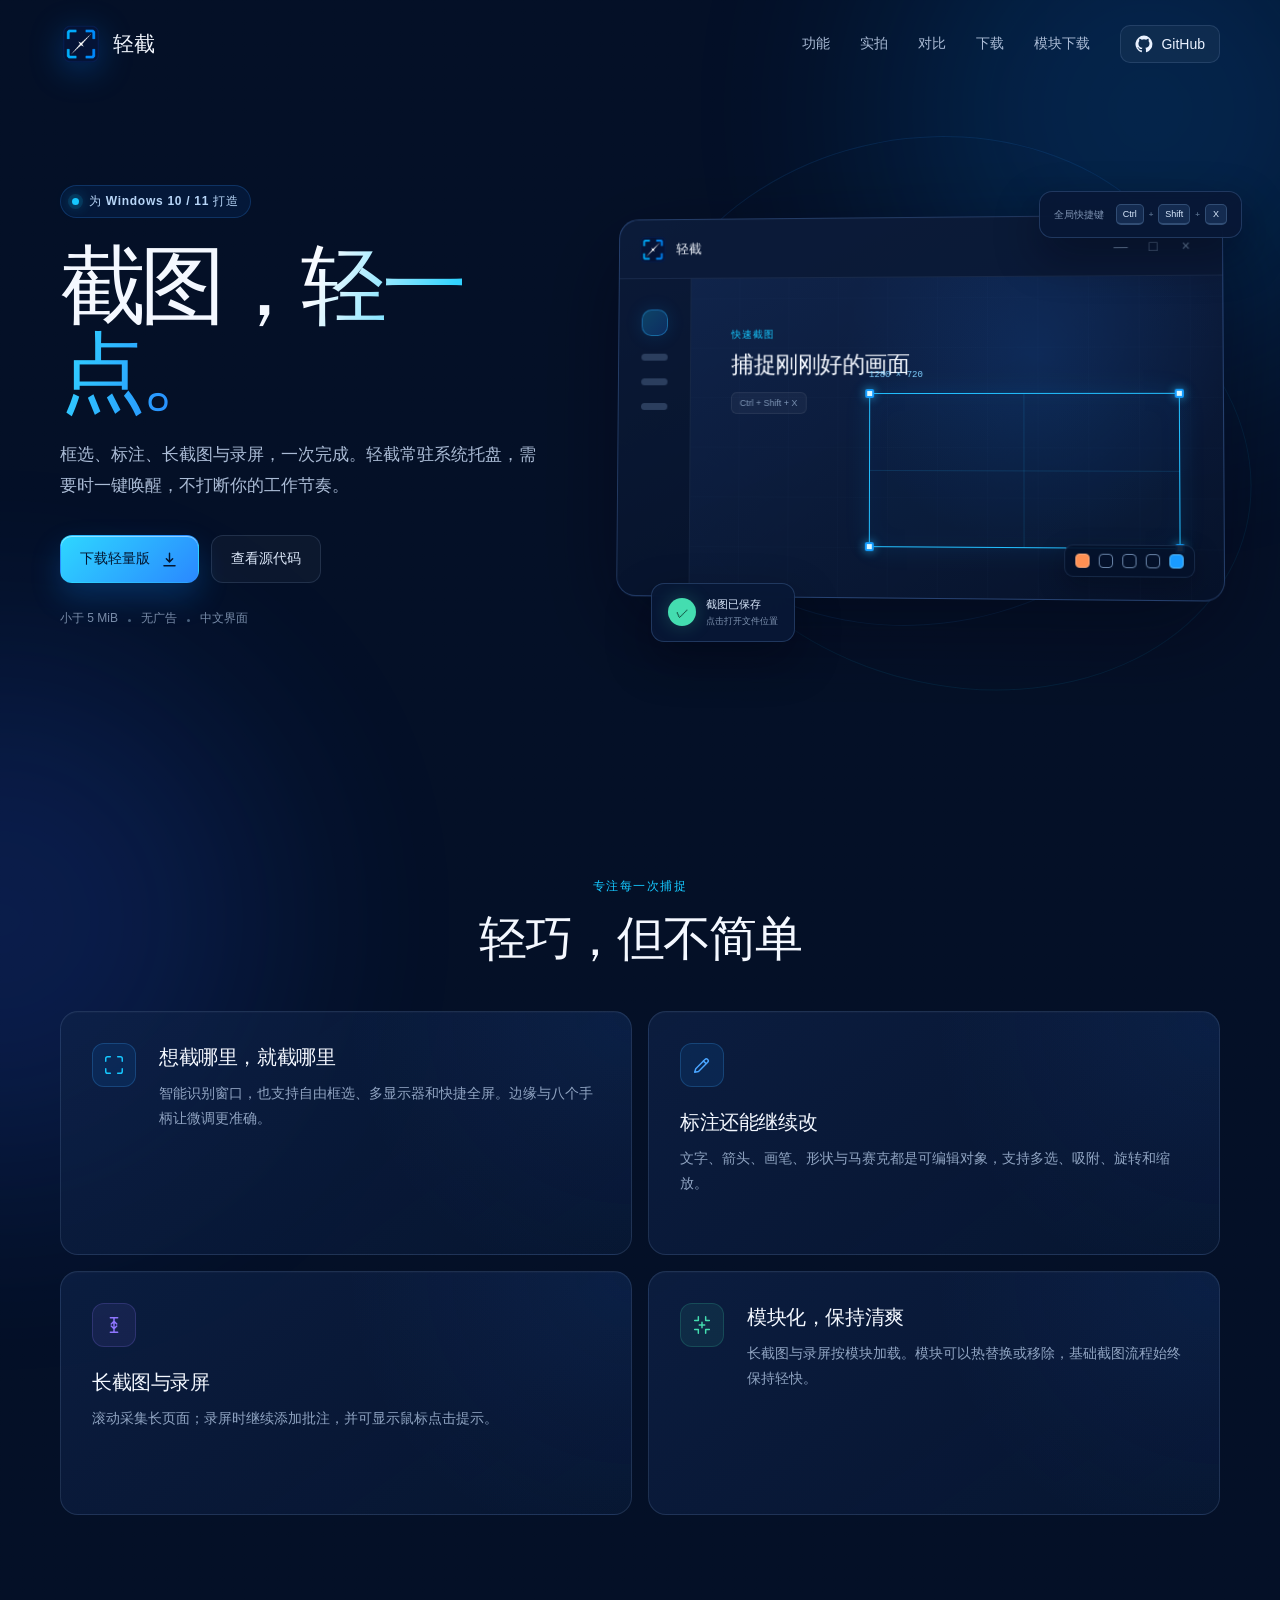
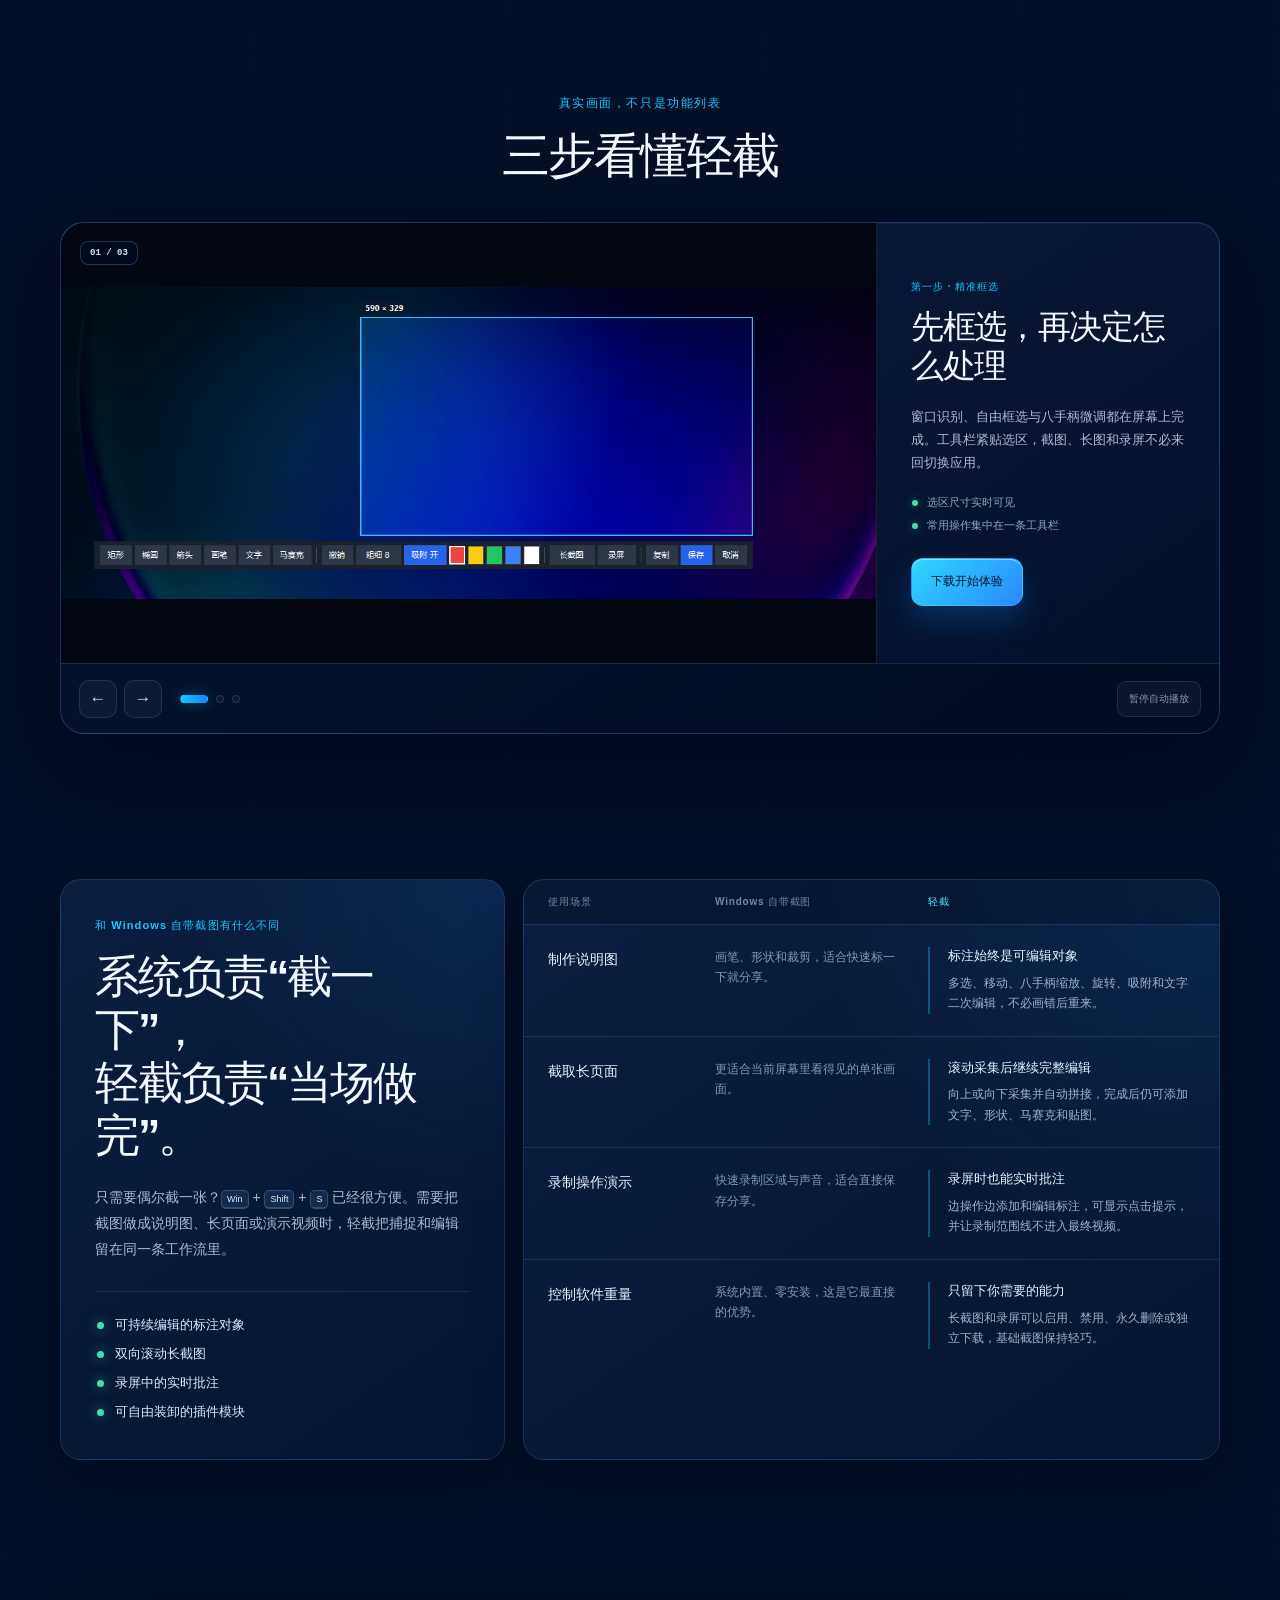
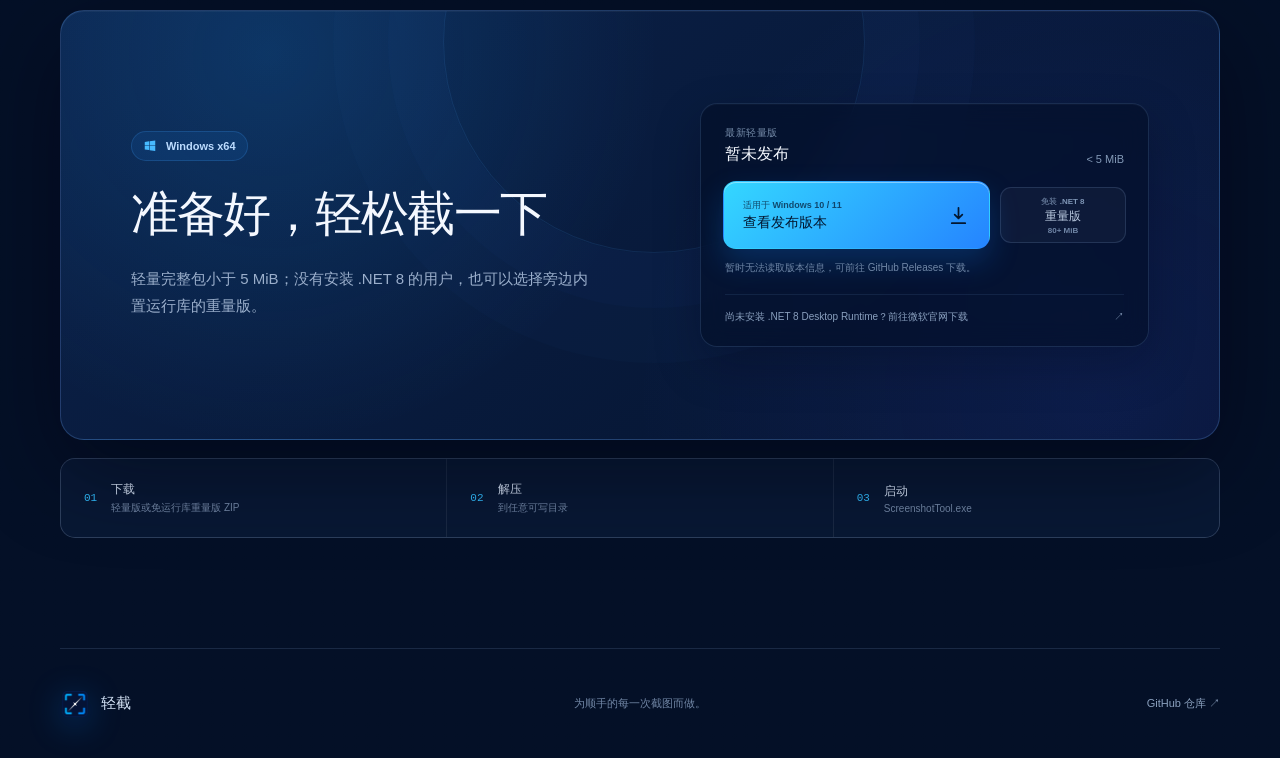
==== commit 925bb0ea: "Improve release page comparison and showcase carousel" ====
--- a/site/index.html
+++ b/site/index.html
@@ -23,6 +23,7 @@
     <link rel="apple-touch-icon" href="assets/lightshot-icon.png">
     <link rel="stylesheet" href="styles.css">
     <script src="release.js" defer></script>
+    <script src="showcase.js" defer></script>
     <title>轻截 · 轻量 Windows 截图工具</title>
   </head>
   <body>
@@ -38,6 +39,8 @@
       </a>
       <nav aria-label="主要导航">
         <a href="#features">功能</a>
+        <a href="#showcase">实拍</a>
+        <a href="#compare">对比</a>
         <a href="#download">下载</a>
         <a href="modules.html">模块下载</a>
         <a
@@ -166,8 +169,8 @@
                 <path d="m4 20 4.2-1 10-10a2 2 0 0 0-3-3l-10 10L4 20Zm9.5-12.5 3 3" />
               </svg>
             </div>
-            <h3>随手标注</h3>
-            <p>文字、箭头、画笔、形状与马赛克，支持多选、吸附、旋转和缩放。</p>
+            <h3>标注还能继续改</h3>
+            <p>文字、箭头、画笔、形状与马赛克都是可编辑对象，支持多选、吸附、旋转和缩放。</p>
           </article>
           <article class="feature-card">
             <div class="feature-icon feature-icon--violet" aria-hidden="true">
@@ -176,7 +179,7 @@
               </svg>
             </div>
             <h3>长截图与录屏</h3>
-            <p>滚动采集长页面；可选录屏模块支持区域录制、系统声音与麦克风。</p>
+            <p>滚动采集长页面；录屏时继续添加批注，并可显示鼠标点击提示。</p>
           </article>
           <article class="feature-card feature-card--wide">
             <div class="feature-icon feature-icon--green" aria-hidden="true">
@@ -187,6 +190,232 @@
             <div>
               <h3>模块化，保持清爽</h3>
               <p>长截图与录屏按模块加载。模块可以热替换或移除，基础截图流程始终保持轻快。</p>
+            </div>
+          </article>
+        </div>
+      </section>
+
+      <section class="showcase-section" id="showcase">
+        <div class="section-heading showcase-heading">
+          <p>真实画面，不只是功能列表</p>
+          <h2>三步看懂轻截</h2>
+        </div>
+
+        <div
+          class="showcase-carousel"
+          data-showcase-carousel
+          data-playing="true"
+          role="region"
+          aria-roledescription="幻灯片"
+          aria-label="轻截功能宣传图"
+          tabindex="0"
+        >
+          <div class="showcase-stage">
+            <article
+              class="showcase-slide is-active"
+              data-showcase-slide
+              role="group"
+              aria-roledescription="幻灯片"
+              aria-label="第 1 张，共 3 张：精准框选"
+              aria-hidden="false"
+            >
+              <div class="showcase-media">
+                <img
+                  src="assets/showcase-selection.png"
+                  width="1226"
+                  height="470"
+                  alt="轻截蓝色选区和包含矩形、椭圆、箭头、文字、长截图与录屏等功能的浮动工具栏"
+                  decoding="async"
+                >
+                <span class="showcase-number" aria-hidden="true">01 / 03</span>
+              </div>
+              <div class="showcase-copy">
+                <p class="showcase-step">第一步 · 精准框选</p>
+                <h3>先框选，再决定怎么处理</h3>
+                <p>窗口识别、自由框选与八手柄微调都在屏幕上完成。工具栏紧贴选区，截图、长图和录屏不必来回切换应用。</p>
+                <ul>
+                  <li>选区尺寸实时可见</li>
+                  <li>常用操作集中在一条工具栏</li>
+                </ul>
+                <a class="button button--primary showcase-cta" href="#download">下载开始体验</a>
+              </div>
+            </article>
+
+            <article
+              class="showcase-slide"
+              data-showcase-slide
+              role="group"
+              aria-roledescription="幻灯片"
+              aria-label="第 2 张，共 3 张：对象级标注"
+              aria-hidden="true"
+            >
+              <div class="showcase-media">
+                <img
+                  src="assets/showcase-annotation.png"
+                  width="1287"
+                  height="452"
+                  alt="轻截选区中使用文字、箭头和矩形完成的红色批注示例"
+                  loading="lazy"
+                  decoding="async"
+                >
+                <span class="showcase-number" aria-hidden="true">02 / 03</span>
+              </div>
+              <div class="showcase-copy">
+                <p class="showcase-step">第二步 · 当场标清楚</p>
+                <h3>画完以后，还能继续改</h3>
+                <p>文字、箭头、形状和画笔不是一次性痕迹。需要时继续选择、移动、缩放、旋转或对齐，说明图不用反复重截。</p>
+                <ul>
+                  <li>多选、吸附与重叠元素轮选</li>
+                  <li>文字可再次双击编辑</li>
+                </ul>
+                <a
+                  class="button button--primary showcase-cta"
+                  href="#download"
+                  tabindex="-1"
+                >下载开始体验</a>
+              </div>
+            </article>
+
+            <article
+              class="showcase-slide"
+              data-showcase-slide
+              role="group"
+              aria-roledescription="幻灯片"
+              aria-label="第 3 张，共 3 张：长截图预览"
+              aria-hidden="true"
+            >
+              <div class="showcase-media">
+                <img
+                  src="assets/showcase-long-capture.png"
+                  width="1308"
+                  height="620"
+                  alt="轻截正在代码编辑器中进行长截图并显示长截图预览窗口"
+                  loading="lazy"
+                  decoding="async"
+                >
+                <span class="showcase-number" aria-hidden="true">03 / 03</span>
+              </div>
+              <div class="showcase-copy">
+                <p class="showcase-step">第三步 · 超出一屏也能截</p>
+                <h3>边滚动，边看长图长出来</h3>
+                <p>向上或向下滚动时自动采集和拼接，独立预览窗同步显示结果。完成后直接回到同一套截图编辑工具继续标注。</p>
+                <ul>
+                  <li>双向采集与实时拼接预览</li>
+                  <li>完成后继续添加批注和贴图</li>
+                </ul>
+                <a
+                  class="button button--primary showcase-cta"
+                  href="#download"
+                  tabindex="-1"
+                >下载开始体验</a>
+              </div>
+            </article>
+          </div>
+
+          <div class="showcase-controls">
+            <div class="showcase-arrows">
+              <button type="button" data-showcase-previous aria-label="上一张宣传图">←</button>
+              <button type="button" data-showcase-next aria-label="下一张宣传图">→</button>
+            </div>
+            <div class="showcase-dots" aria-label="选择宣传图">
+              <button
+                type="button"
+                class="is-active"
+                data-showcase-dot="0"
+                aria-label="查看第一张：精准框选"
+                aria-current="true"
+              ></button>
+              <button
+                type="button"
+                data-showcase-dot="1"
+                aria-label="查看第二张：对象级标注"
+              ></button>
+              <button
+                type="button"
+                data-showcase-dot="2"
+                aria-label="查看第三张：长截图预览"
+              ></button>
+            </div>
+            <button class="showcase-autoplay" type="button" data-showcase-autoplay>
+              暂停自动播放
+            </button>
+          </div>
+          <p class="visually-hidden" data-showcase-status aria-live="polite"></p>
+        </div>
+      </section>
+
+      <section class="comparison-section" id="compare">
+        <div class="comparison-intro">
+          <p class="comparison-kicker">和 Windows 自带截图有什么不同</p>
+          <h2>系统负责“截一下”，<br>轻截负责“当场做完”。</h2>
+          <p class="comparison-lead">
+            只需要偶尔截一张？<kbd>Win</kbd> + <kbd>Shift</kbd> + <kbd>S</kbd>
+            已经很方便。需要把截图做成说明图、长页面或演示视频时，轻截把捕捉和编辑留在同一条工作流里。
+          </p>
+          <ul class="comparison-highlights" aria-label="轻截的主要差异">
+            <li>可持续编辑的标注对象</li>
+            <li>双向滚动长截图</li>
+            <li>录屏中的实时批注</li>
+            <li>可自由装卸的插件模块</li>
+          </ul>
+        </div>
+
+        <div class="comparison-board" aria-label="轻截与 Windows 自带截图对比">
+          <div class="comparison-board-head" aria-hidden="true">
+            <span>使用场景</span>
+            <span>Windows 自带截图</span>
+            <span>轻截</span>
+          </div>
+
+          <article class="comparison-row">
+            <h3>制作说明图</h3>
+            <div class="comparison-answer comparison-answer--system">
+              <span>Windows 自带截图</span>
+              <p>画笔、形状和裁剪，适合快速标一下就分享。</p>
+            </div>
+            <div class="comparison-answer comparison-answer--lightshot">
+              <span>轻截</span>
+              <strong>标注始终是可编辑对象</strong>
+              <p>多选、移动、八手柄缩放、旋转、吸附和文字二次编辑，不必画错后重来。</p>
+            </div>
+          </article>
+
+          <article class="comparison-row">
+            <h3>截取长页面</h3>
+            <div class="comparison-answer comparison-answer--system">
+              <span>Windows 自带截图</span>
+              <p>更适合当前屏幕里看得见的单张画面。</p>
+            </div>
+            <div class="comparison-answer comparison-answer--lightshot">
+              <span>轻截</span>
+              <strong>滚动采集后继续完整编辑</strong>
+              <p>向上或向下采集并自动拼接，完成后仍可添加文字、形状、马赛克和贴图。</p>
+            </div>
+          </article>
+
+          <article class="comparison-row">
+            <h3>录制操作演示</h3>
+            <div class="comparison-answer comparison-answer--system">
+              <span>Windows 自带截图</span>
+              <p>快速录制区域与声音，适合直接保存分享。</p>
+            </div>
+            <div class="comparison-answer comparison-answer--lightshot">
+              <span>轻截</span>
+              <strong>录屏时也能实时批注</strong>
+              <p>边操作边添加和编辑标注，可显示点击提示，并让录制范围线不进入最终视频。</p>
+            </div>
+          </article>
+
+          <article class="comparison-row">
+            <h3>控制软件重量</h3>
+            <div class="comparison-answer comparison-answer--system">
+              <span>Windows 自带截图</span>
+              <p>系统内置、零安装，这是它最直接的优势。</p>
+            </div>
+            <div class="comparison-answer comparison-answer--lightshot">
+              <span>轻截</span>
+              <strong>只留下你需要的能力</strong>
+              <p>长截图和录屏可以启用、禁用、永久删除或独立下载，基础截图保持轻巧。</p>
             </div>
           </article>
         </div>
--- a/site/styles.css
+++ b/site/styles.css
@@ -62,6 +62,18 @@
   transform: translateY(0);
 }
 
+.visually-hidden {
+  position: absolute;
+  width: 1px;
+  height: 1px;
+  padding: 0;
+  margin: -1px;
+  overflow: hidden;
+  clip: rect(0 0 0 0);
+  white-space: nowrap;
+  border: 0;
+}
+
 .page-glow {
   position: fixed;
   z-index: -1;
@@ -711,6 +723,388 @@
   line-height: 1.75;
 }
 
+.showcase-section {
+  padding: 85px 0 75px;
+  scroll-margin-top: 20px;
+}
+
+.showcase-heading {
+  margin-bottom: 34px;
+}
+
+.showcase-carousel {
+  overflow: hidden;
+  background:
+    radial-gradient(circle at 12% 0, rgba(22, 200, 255, 0.1), transparent 37%),
+    linear-gradient(145deg, rgba(12, 31, 68, 0.96), rgba(4, 16, 40, 0.98));
+  border: 1px solid rgba(99, 164, 248, 0.24);
+  border-radius: 24px;
+  box-shadow: var(--shadow), inset 0 1px rgba(255, 255, 255, 0.035);
+  outline: none;
+}
+
+.showcase-carousel:focus-visible {
+  border-color: rgba(48, 198, 255, 0.72);
+  box-shadow: 0 0 0 4px rgba(22, 200, 255, 0.12), var(--shadow);
+}
+
+.showcase-stage {
+  display: grid;
+}
+
+.showcase-slide {
+  display: grid;
+  grid-area: 1 / 1;
+  grid-template-columns: minmax(0, 1.55fr) minmax(290px, 0.65fr);
+  min-width: 0;
+  visibility: hidden;
+  opacity: 0;
+  pointer-events: none;
+  transform: translateX(16px);
+  transition: opacity 280ms ease, transform 280ms ease, visibility 280ms ease;
+}
+
+.showcase-slide.is-active {
+  z-index: 1;
+  visibility: visible;
+  opacity: 1;
+  pointer-events: auto;
+  transform: translateX(0);
+}
+
+.showcase-media {
+  position: relative;
+  display: grid;
+  min-width: 0;
+  min-height: 440px;
+  overflow: hidden;
+  background:
+    linear-gradient(rgba(0, 4, 14, 0.12), rgba(0, 4, 14, 0.12)),
+    #020711;
+  border-right: 1px solid var(--line);
+  place-items: center;
+}
+
+.showcase-media::after {
+  position: absolute;
+  inset: 0;
+  content: "";
+  pointer-events: none;
+  box-shadow: inset 0 0 42px rgba(0, 5, 18, 0.32);
+}
+
+.showcase-media img {
+  display: block;
+  width: 100%;
+  height: 100%;
+  object-fit: contain;
+}
+
+.showcase-number {
+  position: absolute;
+  top: 18px;
+  left: 19px;
+  z-index: 1;
+  padding: 6px 9px;
+  color: #cbeeff;
+  font-family: Consolas, monospace;
+  font-size: 9px;
+  font-weight: 700;
+  background: rgba(2, 12, 31, 0.78);
+  border: 1px solid rgba(101, 191, 255, 0.25);
+  border-radius: 8px;
+  backdrop-filter: blur(10px);
+}
+
+.showcase-copy {
+  display: flex;
+  align-items: flex-start;
+  flex-direction: column;
+  justify-content: center;
+  padding: 38px 34px;
+}
+
+.showcase-step {
+  margin: 0 0 13px;
+  color: var(--cyan);
+  font-size: 10px;
+  font-weight: 760;
+  letter-spacing: 0.1em;
+}
+
+.showcase-copy h3 {
+  margin: 0;
+  font-size: clamp(27px, 2.6vw, 38px);
+  line-height: 1.18;
+  letter-spacing: -0.04em;
+}
+
+.showcase-copy > p:not(.showcase-step) {
+  margin: 19px 0 0;
+  color: var(--muted);
+  font-size: 13px;
+  line-height: 1.8;
+}
+
+.showcase-copy ul {
+  display: grid;
+  gap: 8px;
+  margin: 20px 0 0;
+  padding: 0;
+  color: #8fa6c7;
+  font-size: 11px;
+  list-style: none;
+}
+
+.showcase-copy li {
+  position: relative;
+  padding-left: 16px;
+}
+
+.showcase-copy li::before {
+  position: absolute;
+  top: 0.45em;
+  left: 1px;
+  width: 6px;
+  height: 6px;
+  content: "";
+  background: var(--green);
+  border-radius: 50%;
+  box-shadow: 0 0 10px rgba(68, 221, 176, 0.45);
+}
+
+.showcase-cta {
+  margin-top: 25px;
+  font-size: 12px;
+}
+
+.showcase-controls {
+  position: relative;
+  z-index: 2;
+  display: flex;
+  gap: 18px;
+  align-items: center;
+  min-height: 70px;
+  padding: 12px 18px;
+  background: rgba(2, 11, 29, 0.48);
+  border-top: 1px solid var(--line);
+}
+
+.showcase-arrows {
+  display: flex;
+  gap: 7px;
+}
+
+.showcase-arrows button,
+.showcase-autoplay,
+.showcase-dots button {
+  color: #cfe1f8;
+  font: inherit;
+  cursor: pointer;
+  background: rgba(255, 255, 255, 0.035);
+  border: 1px solid rgba(151, 184, 236, 0.15);
+  transition: color 160ms ease, background 160ms ease, border-color 160ms ease;
+}
+
+.showcase-arrows button {
+  display: grid;
+  width: 38px;
+  height: 38px;
+  font-size: 17px;
+  border-radius: 10px;
+  place-items: center;
+}
+
+.showcase-arrows button:hover,
+.showcase-arrows button:focus-visible,
+.showcase-autoplay:hover,
+.showcase-autoplay:focus-visible {
+  color: #fff;
+  background: rgba(30, 147, 255, 0.13);
+  border-color: rgba(72, 184, 255, 0.38);
+  outline: none;
+}
+
+.showcase-dots {
+  display: flex;
+  gap: 8px;
+  align-items: center;
+}
+
+.showcase-dots button {
+  width: 8px;
+  height: 8px;
+  padding: 0;
+  border-radius: 99px;
+}
+
+.showcase-dots button.is-active {
+  width: 28px;
+  background: linear-gradient(90deg, var(--cyan), var(--blue));
+  border-color: transparent;
+  box-shadow: 0 0 14px rgba(22, 200, 255, 0.35);
+}
+
+.showcase-dots button:focus-visible {
+  outline: 2px solid #d6f3ff;
+  outline-offset: 3px;
+}
+
+.showcase-autoplay {
+  min-height: 36px;
+  margin-left: auto;
+  padding: 7px 11px;
+  color: #8298b8;
+  font-size: 10px;
+  border-radius: 9px;
+}
+
+.comparison-section {
+  display: grid;
+  grid-template-columns: 0.78fr 1.22fr;
+  gap: 18px;
+  padding: 70px 0 75px;
+  scroll-margin-top: 20px;
+}
+
+.comparison-intro,
+.comparison-board {
+  background:
+    radial-gradient(circle at 100% 0, rgba(28, 137, 255, 0.11), transparent 44%),
+    linear-gradient(145deg, rgba(13, 34, 72, 0.82), rgba(6, 21, 49, 0.88));
+  border: 1px solid var(--line);
+  border-radius: 21px;
+  box-shadow: 0 20px 55px rgba(0, 5, 18, 0.24);
+}
+
+.comparison-intro {
+  padding: 38px 34px;
+}
+
+.comparison-kicker {
+  margin: 0 0 17px;
+  color: var(--cyan);
+  font-size: 11px;
+  font-weight: 760;
+  letter-spacing: 0.1em;
+}
+
+.comparison-intro h2 {
+  margin: 0;
+  font-size: clamp(31px, 3.5vw, 45px);
+  line-height: 1.18;
+  letter-spacing: -0.045em;
+}
+
+.comparison-lead {
+  margin: 24px 0 0;
+  color: var(--muted);
+  font-size: 14px;
+  line-height: 1.85;
+}
+
+.comparison-lead kbd {
+  padding: 3px 5px;
+  font-size: 9px;
+}
+
+.comparison-highlights {
+  display: grid;
+  gap: 11px;
+  margin: 28px 0 0;
+  padding: 24px 0 0;
+  list-style: none;
+  border-top: 1px solid var(--line);
+}
+
+.comparison-highlights li {
+  position: relative;
+  padding-left: 20px;
+  color: #dceaff;
+  font-size: 13px;
+}
+
+.comparison-highlights li::before {
+  position: absolute;
+  top: 0.48em;
+  left: 2px;
+  width: 7px;
+  height: 7px;
+  content: "";
+  background: var(--green);
+  border-radius: 50%;
+  box-shadow: 0 0 12px rgba(68, 221, 176, 0.55);
+}
+
+.comparison-board {
+  overflow: hidden;
+}
+
+.comparison-board-head,
+.comparison-row {
+  display: grid;
+  grid-template-columns: 0.72fr 0.95fr 1.33fr;
+  gap: 22px;
+}
+
+.comparison-board-head {
+  padding: 15px 24px;
+  color: #6f86a8;
+  font-size: 10px;
+  font-weight: 720;
+  letter-spacing: 0.08em;
+  background: rgba(2, 11, 29, 0.3);
+  border-bottom: 1px solid var(--line);
+}
+
+.comparison-board-head span:last-child {
+  color: #64dfff;
+}
+
+.comparison-row {
+  align-items: start;
+  padding: 22px 24px;
+}
+
+.comparison-row + .comparison-row {
+  border-top: 1px solid var(--line);
+}
+
+.comparison-row h3 {
+  margin: 2px 0 0;
+  color: #eaf3ff;
+  font-size: 14px;
+  line-height: 1.45;
+}
+
+.comparison-answer > span {
+  display: none;
+}
+
+.comparison-answer p {
+  margin: 0;
+  color: #8398b8;
+  font-size: 12px;
+  line-height: 1.7;
+}
+
+.comparison-answer strong {
+  display: block;
+  margin-bottom: 7px;
+  color: #dff8ff;
+  font-size: 13px;
+  line-height: 1.45;
+}
+
+.comparison-answer--lightshot {
+  padding-left: 18px;
+  border-left: 2px solid rgba(22, 200, 255, 0.34);
+}
+
+.comparison-answer--lightshot p {
+  color: #9eb2d0;
+}
+
 .download-section {
   padding: 75px 0 110px;
   scroll-margin-top: 20px;
@@ -1032,6 +1426,46 @@
     grid-template-columns: 1fr;
     gap: 40px;
   }
+
+  .showcase-slide {
+    grid-template-columns: 1fr;
+  }
+
+  .showcase-media {
+    min-height: 0;
+    aspect-ratio: 16 / 7.2;
+    border-right: 0;
+    border-bottom: 1px solid var(--line);
+  }
+
+  .showcase-copy {
+    min-height: 320px;
+  }
+
+  .comparison-section {
+    grid-template-columns: 1fr;
+  }
+
+  .comparison-intro {
+    display: grid;
+    grid-template-columns: 1fr 1fr;
+    column-gap: 34px;
+  }
+
+  .comparison-kicker,
+  .comparison-intro h2 {
+    grid-column: 1;
+  }
+
+  .comparison-lead,
+  .comparison-highlights {
+    grid-column: 2;
+  }
+
+  .comparison-lead {
+    grid-row: 1 / span 2;
+    margin-top: 0;
+  }
 }
 
 @media (max-width: 700px) {
@@ -1168,6 +1602,98 @@
 
   .feature-card--wide h3 {
     margin-top: 22px;
+  }
+
+  .showcase-section {
+    padding: 60px 0 55px;
+  }
+
+  .showcase-heading {
+    margin-bottom: 27px;
+  }
+
+  .showcase-carousel {
+    border-radius: 19px;
+  }
+
+  .showcase-media {
+    aspect-ratio: 16 / 8.1;
+  }
+
+  .showcase-number {
+    top: 10px;
+    left: 10px;
+  }
+
+  .showcase-copy {
+    min-height: 0;
+    padding: 27px 22px 30px;
+  }
+
+  .showcase-copy h3 {
+    font-size: 29px;
+  }
+
+  .showcase-controls {
+    flex-wrap: wrap;
+    gap: 12px;
+    padding: 13px 14px;
+  }
+
+  .showcase-autoplay {
+    flex: 1 0 100%;
+    margin-left: 0;
+  }
+
+  .comparison-section {
+    padding: 55px 0 60px;
+  }
+
+  .comparison-intro {
+    display: block;
+    padding: 30px 24px;
+  }
+
+  .comparison-lead {
+    margin-top: 22px;
+  }
+
+  .comparison-board-head {
+    display: none;
+  }
+
+  .comparison-row {
+    grid-template-columns: 1fr;
+    gap: 14px;
+    padding: 23px 21px;
+  }
+
+  .comparison-row h3 {
+    font-size: 16px;
+  }
+
+  .comparison-answer {
+    padding: 13px 15px;
+    background: rgba(2, 11, 29, 0.22);
+    border: 1px solid rgba(151, 184, 236, 0.1);
+    border-radius: 12px;
+  }
+
+  .comparison-answer > span {
+    display: block;
+    margin-bottom: 7px;
+    color: #7288a8;
+    font-size: 9px;
+    font-weight: 720;
+    letter-spacing: 0.08em;
+  }
+
+  .comparison-answer--lightshot {
+    border-color: rgba(22, 200, 255, 0.2);
+  }
+
+  .comparison-answer--lightshot > span {
+    color: var(--cyan);
   }
 
   .download-section {
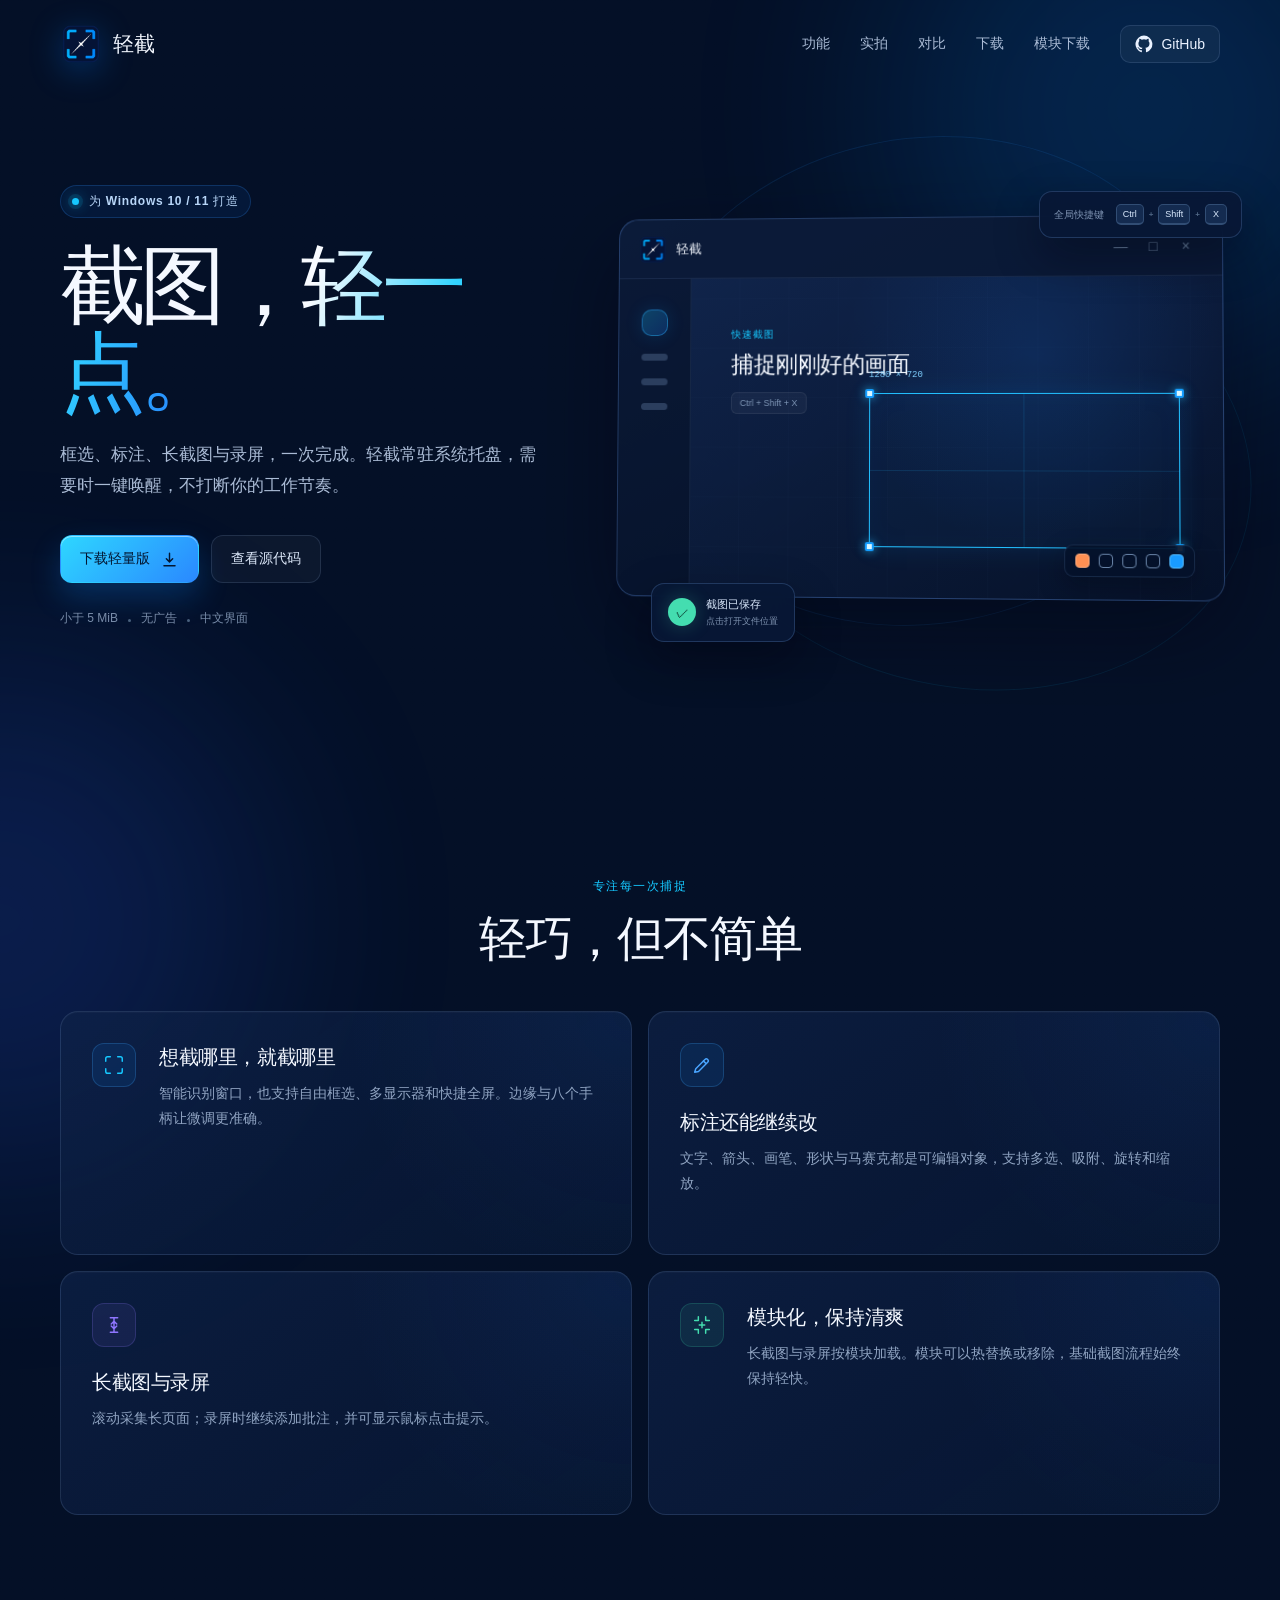
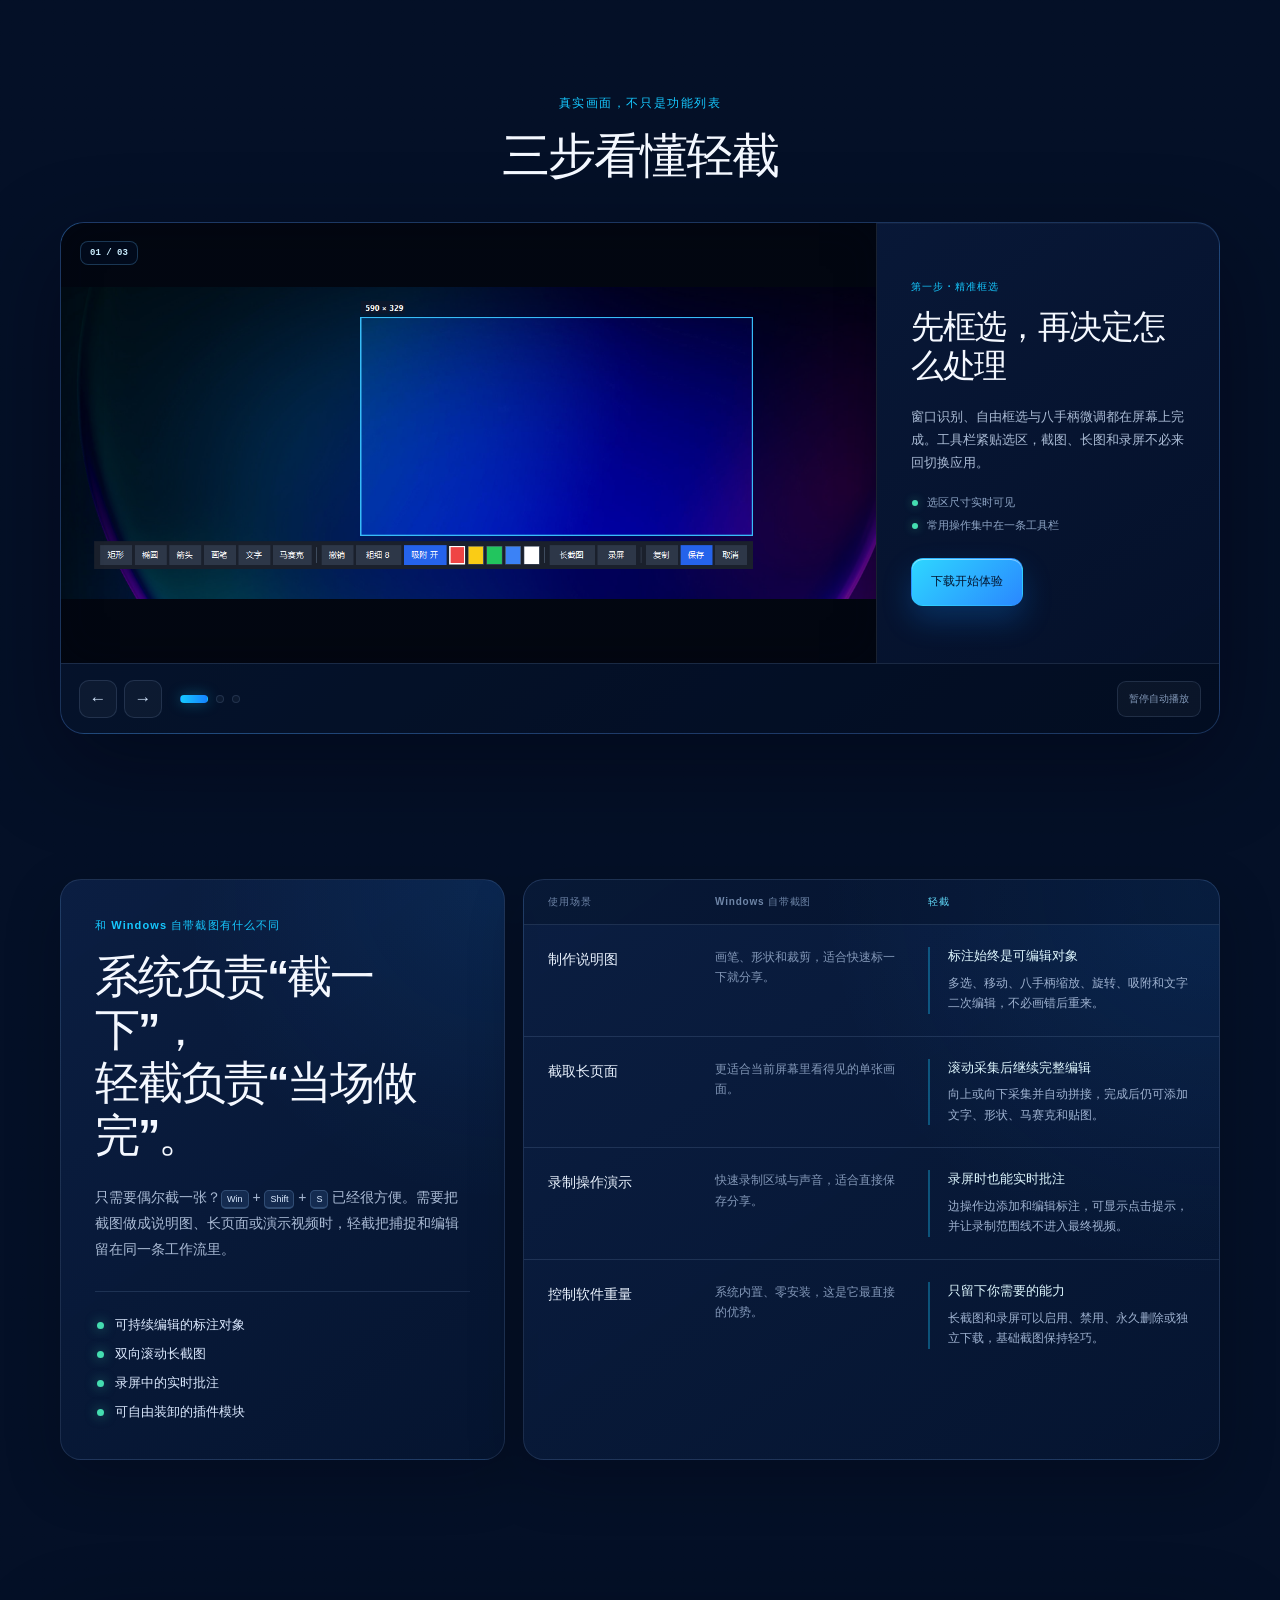
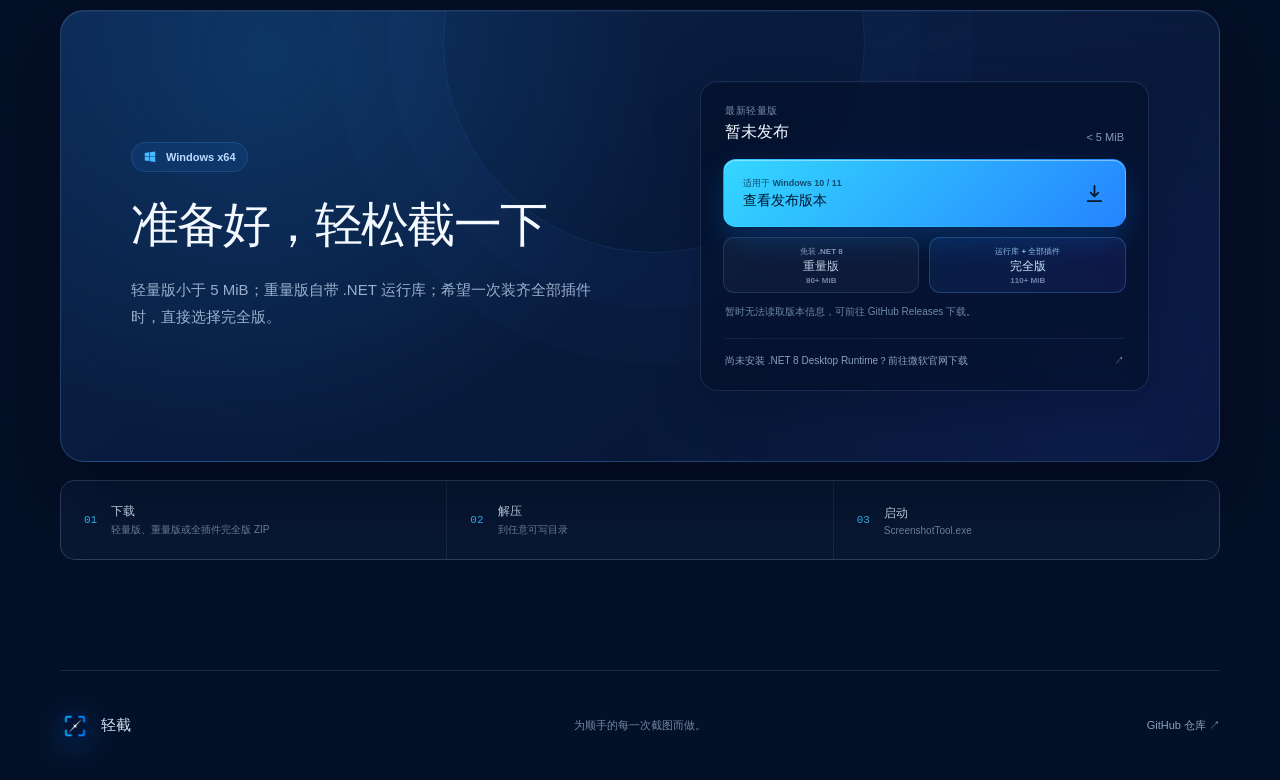
==== commit 815b1a63: "release: prepare v1.11.2 packages" ====
--- a/site/index.html
+++ b/site/index.html
@@ -431,7 +431,7 @@
               Windows x64
             </div>
             <h2>准备好，轻松截一下</h2>
-            <p>轻量完整包小于 5 MiB；没有安装 .NET 8 的用户，也可以选择旁边内置运行库的重量版。</p>
+            <p>轻量版小于 5 MiB；重量版自带 .NET 运行库；希望一次装齐全部插件时，直接选择完全版。</p>
           </div>
 
           <div class="release-panel" aria-live="polite">
@@ -470,6 +470,18 @@
                 <strong id="portable-download-label">重量版</strong>
                 <span id="portable-download-size">80+ MiB</span>
               </a>
+              <a
+                class="button button--full"
+                id="full-download-button"
+                href="https://github.com/XDIOEZ/CutCut/releases"
+                target="_blank"
+                rel="noopener noreferrer"
+                title="内置 .NET 8 Desktop Runtime，并预装长截图、三种 OCR、二维码扫描和录屏等全部插件"
+              >
+                <small>运行库 + 全部插件</small>
+                <strong id="full-download-label">完全版</strong>
+                <span id="full-download-size">110+ MiB</span>
+              </a>
             </div>
             <p class="release-status" id="release-status">正在连接 GitHub Releases…</p>
             <a
@@ -485,7 +497,7 @@
         </div>
 
         <ol class="install-steps" aria-label="安装步骤">
-          <li><span>01</span><p><strong>下载</strong>轻量版或免运行库重量版 ZIP</p></li>
+          <li><span>01</span><p><strong>下载</strong>轻量版、重量版或全插件完全版 ZIP</p></li>
           <li><span>02</span><p><strong>解压</strong>到任意可写目录</p></li>
           <li><span>03</span><p><strong>启动</strong>ScreenshotTool.exe</p></li>
         </ol>
--- a/site/styles.css
+++ b/site/styles.css
@@ -1217,6 +1217,7 @@
 }
 
 .button--download {
+  grid-column: 1 / -1;
   justify-content: space-between;
   width: 100%;
   min-height: 68px;
@@ -1230,7 +1231,7 @@
 
 .download-actions {
   display: grid;
-  grid-template-columns: minmax(0, 1fr) 126px;
+  grid-template-columns: repeat(2, minmax(0, 1fr));
   gap: 10px;
   align-items: center;
 }
@@ -1256,7 +1257,8 @@
   height: 23px;
 }
 
-.button--portable {
+.button--portable,
+.button--full {
   display: flex;
   flex-direction: column;
   gap: 1px;
@@ -1269,26 +1271,40 @@
   box-shadow: none;
 }
 
-.button--portable:hover {
+.button--full {
+  color: #c9e8ff;
+  background: linear-gradient(135deg, rgba(31, 135, 255, 0.11), rgba(107, 72, 255, 0.1));
+  border-color: rgba(97, 180, 255, 0.24);
+}
+
+.button--portable:hover,
+.button--full:hover {
   color: #eaf3ff;
   background: rgba(255, 255, 255, 0.065);
   border-color: rgba(151, 184, 236, 0.3);
 }
 
-.button--portable small {
+.button--portable small,
+.button--full small {
   color: #7f96b6;
   font-size: 8px;
   font-weight: 600;
 }
 
-.button--portable strong {
+.button--portable strong,
+.button--full strong {
   font-size: 12px;
 }
 
-.button--portable span {
+.button--portable span,
+.button--full span {
   color: #7187a7;
   font-size: 8px;
   font-weight: 600;
+}
+
+.button--full small {
+  color: #8cbfee;
 }
 
 .release-status {
@@ -1724,10 +1740,11 @@
   }
 
   .download-actions {
-    grid-template-columns: minmax(0, 1fr) 112px;
-  }
-
-  .button--portable {
+    grid-template-columns: repeat(2, minmax(0, 1fr));
+  }
+
+  .button--portable,
+  .button--full {
     padding-right: 7px;
     padding-left: 7px;
   }
@@ -1871,6 +1888,18 @@
   box-shadow: inset 0 0 28px rgba(143, 118, 255, 0.08);
 }
 
+.module-mark--emerald {
+  color: #6ce8be;
+  background: rgba(68, 221, 176, 0.1);
+  box-shadow: inset 0 0 28px rgba(68, 221, 176, 0.08);
+}
+
+.module-mark--amber {
+  color: #ffd166;
+  background: rgba(255, 186, 73, 0.1);
+  box-shadow: inset 0 0 28px rgba(255, 186, 73, 0.08);
+}
+
 .module-title-row {
   display: flex;
   gap: 13px;
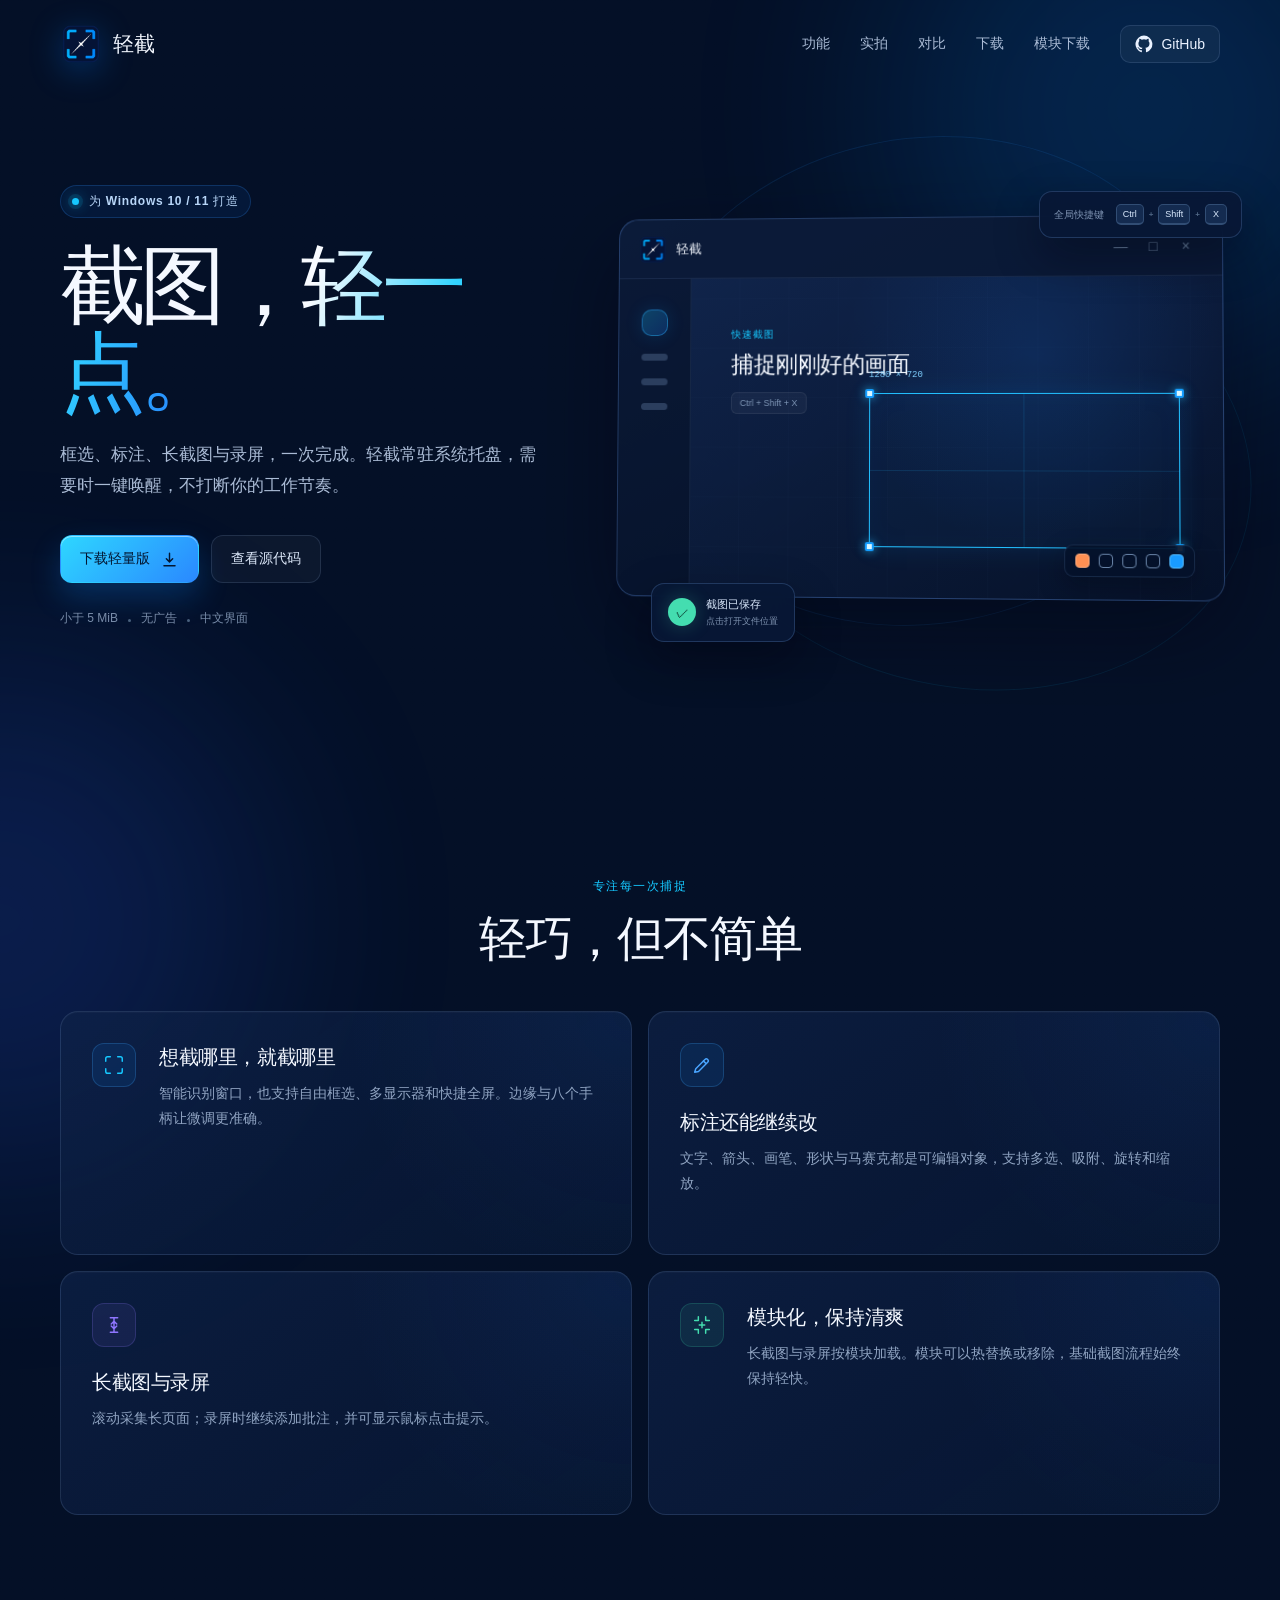
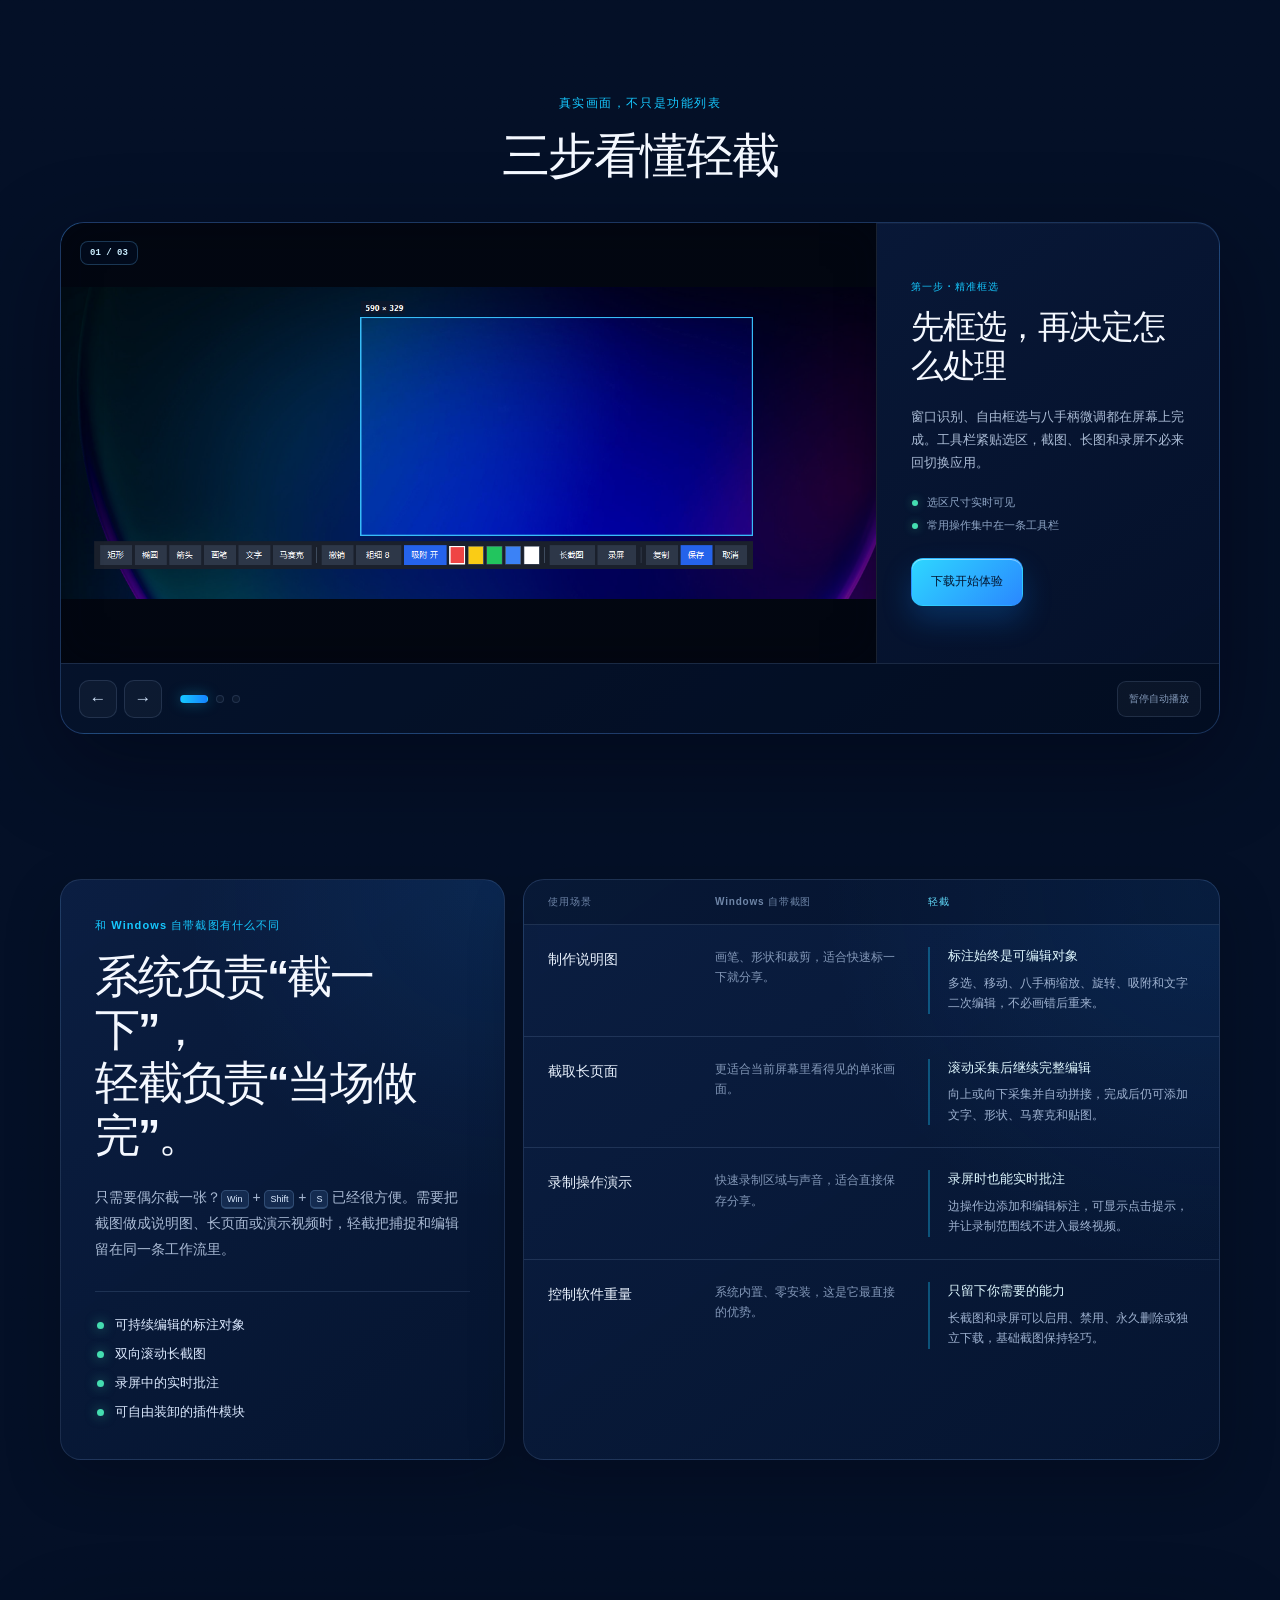
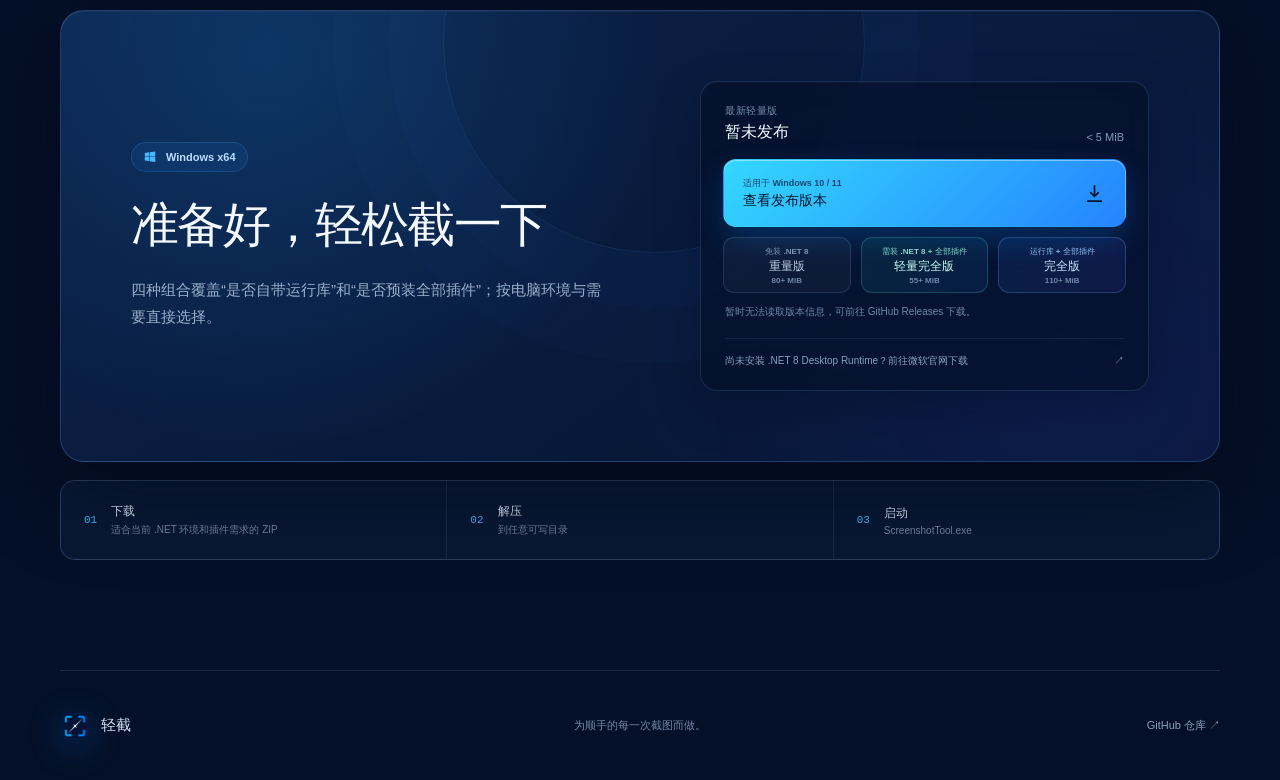
==== commit 3b7a0183: "release: publish v1.11.3 lightweight full edition" ====
--- a/site/index.html
+++ b/site/index.html
@@ -431,7 +431,7 @@
               Windows x64
             </div>
             <h2>准备好，轻松截一下</h2>
-            <p>轻量版小于 5 MiB；重量版自带 .NET 运行库；希望一次装齐全部插件时，直接选择完全版。</p>
+            <p>四种组合覆盖“是否自带运行库”和“是否预装全部插件”；按电脑环境与需要直接选择。</p>
           </div>
 
           <div class="release-panel" aria-live="polite">
@@ -471,6 +471,18 @@
                 <span id="portable-download-size">80+ MiB</span>
               </a>
               <a
+                class="button button--lightweight-full"
+                id="lightweight-full-download-button"
+                href="https://github.com/XDIOEZ/CutCut/releases"
+                target="_blank"
+                rel="noopener noreferrer"
+                title="依赖电脑已安装 .NET 8 Desktop Runtime，并预装长截图、三种 OCR、二维码扫描和录屏等全部插件"
+              >
+                <small>需装 .NET 8 + 全部插件</small>
+                <strong id="lightweight-full-download-label">轻量完全版</strong>
+                <span id="lightweight-full-download-size">55+ MiB</span>
+              </a>
+              <a
                 class="button button--full"
                 id="full-download-button"
                 href="https://github.com/XDIOEZ/CutCut/releases"
@@ -497,7 +509,7 @@
         </div>
 
         <ol class="install-steps" aria-label="安装步骤">
-          <li><span>01</span><p><strong>下载</strong>轻量版、重量版或全插件完全版 ZIP</p></li>
+          <li><span>01</span><p><strong>下载</strong>适合当前 .NET 环境和插件需求的 ZIP</p></li>
           <li><span>02</span><p><strong>解压</strong>到任意可写目录</p></li>
           <li><span>03</span><p><strong>启动</strong>ScreenshotTool.exe</p></li>
         </ol>
--- a/site/styles.css
+++ b/site/styles.css
@@ -1231,7 +1231,7 @@
 
 .download-actions {
   display: grid;
-  grid-template-columns: repeat(2, minmax(0, 1fr));
+  grid-template-columns: repeat(3, minmax(0, 1fr));
   gap: 10px;
   align-items: center;
 }
@@ -1258,6 +1258,7 @@
 }
 
 .button--portable,
+.button--lightweight-full,
 .button--full {
   display: flex;
   flex-direction: column;
@@ -1271,6 +1272,12 @@
   box-shadow: none;
 }
 
+.button--lightweight-full {
+  color: #c9fff2;
+  background: linear-gradient(135deg, rgba(28, 191, 166, 0.1), rgba(31, 135, 255, 0.09));
+  border-color: rgba(83, 222, 196, 0.22);
+}
+
 .button--full {
   color: #c9e8ff;
   background: linear-gradient(135deg, rgba(31, 135, 255, 0.11), rgba(107, 72, 255, 0.1));
@@ -1278,6 +1285,7 @@
 }
 
 .button--portable:hover,
+.button--lightweight-full:hover,
 .button--full:hover {
   color: #eaf3ff;
   background: rgba(255, 255, 255, 0.065);
@@ -1285,6 +1293,7 @@
 }
 
 .button--portable small,
+.button--lightweight-full small,
 .button--full small {
   color: #7f96b6;
   font-size: 8px;
@@ -1292,15 +1301,21 @@
 }
 
 .button--portable strong,
+.button--lightweight-full strong,
 .button--full strong {
   font-size: 12px;
 }
 
 .button--portable span,
+.button--lightweight-full span,
 .button--full span {
   color: #7187a7;
   font-size: 8px;
   font-weight: 600;
+}
+
+.button--lightweight-full small {
+  color: #82d9c7;
 }
 
 .button--full small {
@@ -1740,10 +1755,11 @@
   }
 
   .download-actions {
-    grid-template-columns: repeat(2, minmax(0, 1fr));
+    grid-template-columns: 1fr;
   }
 
   .button--portable,
+  .button--lightweight-full,
   .button--full {
     padding-right: 7px;
     padding-left: 7px;
